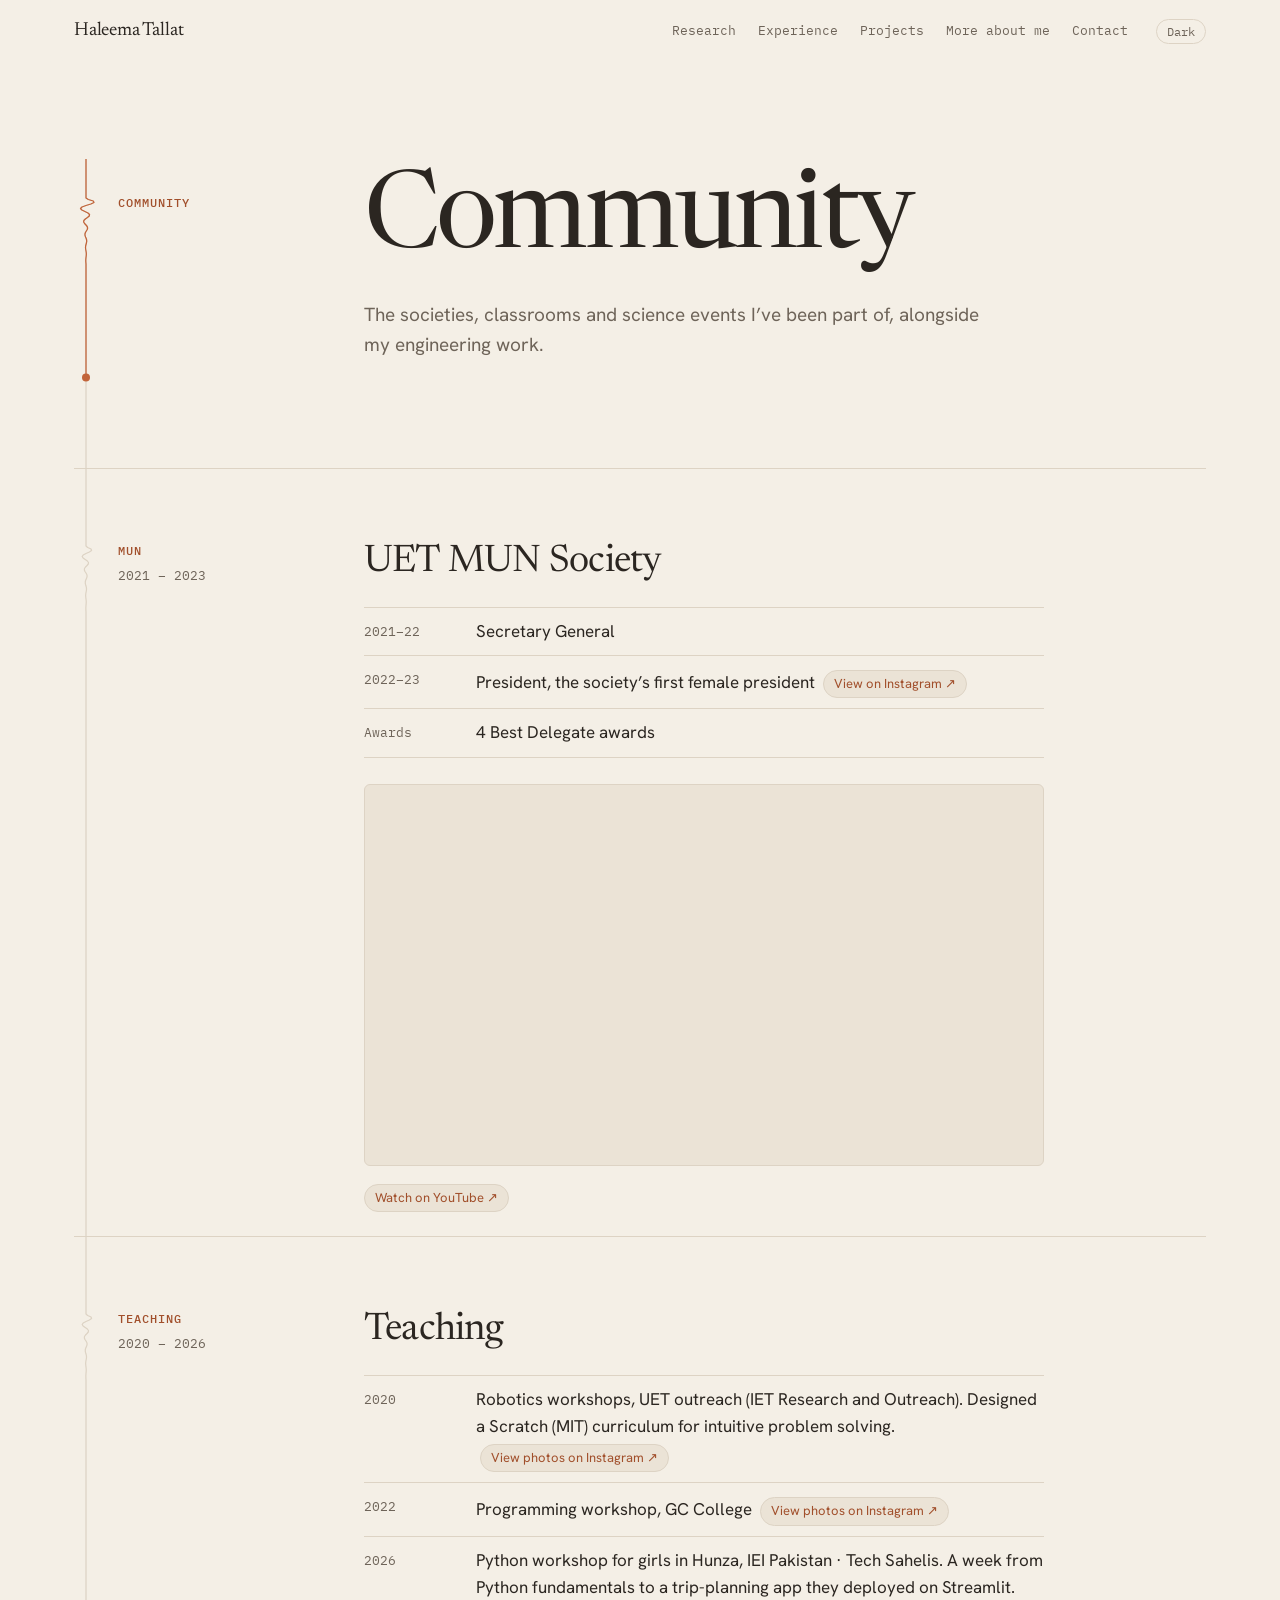
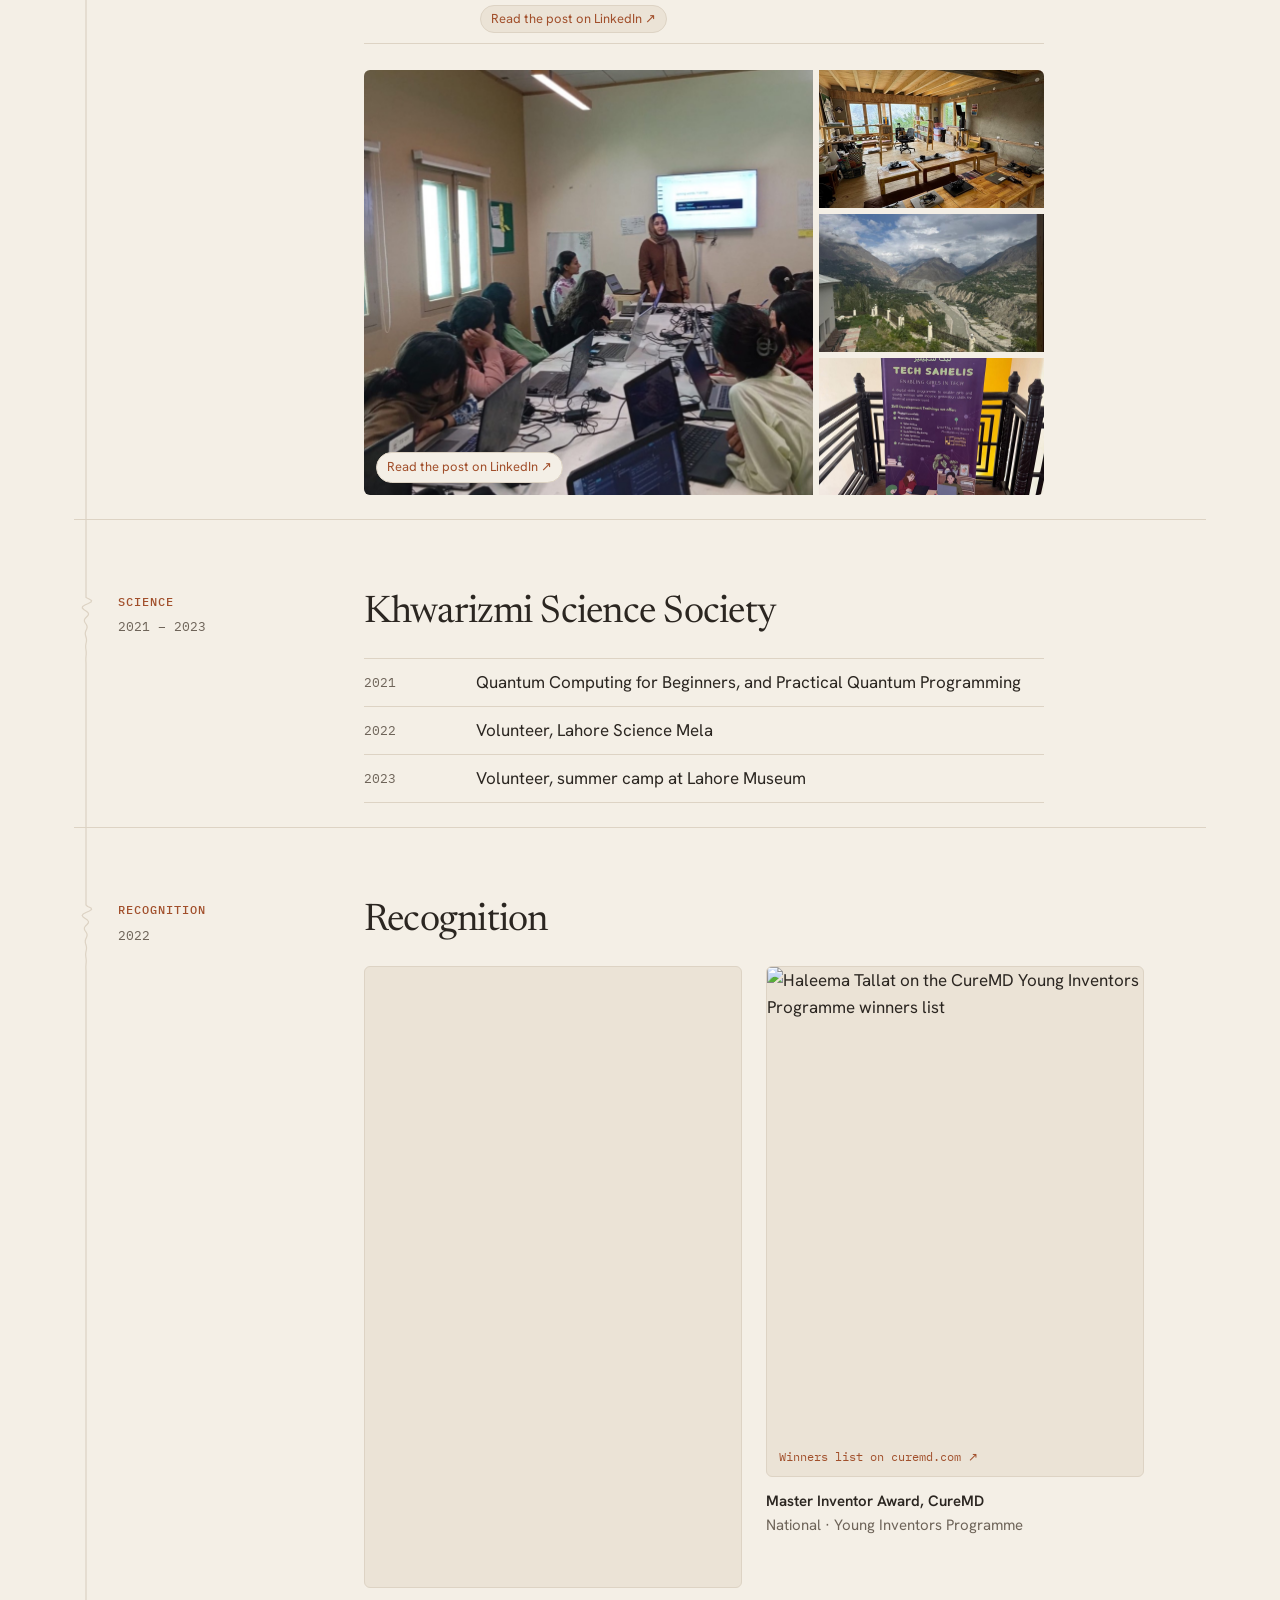
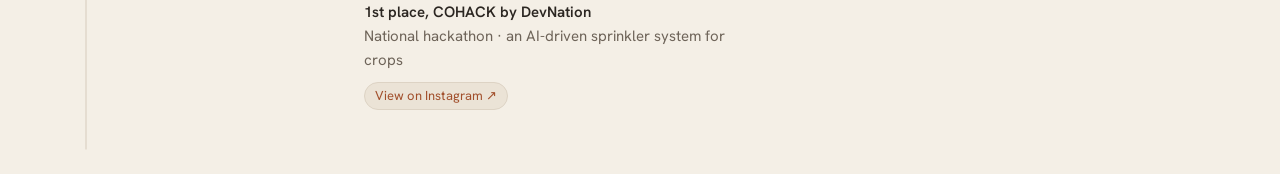
==== community.html @ c934cd68 "Add community page; light theme by default" ====
<!doctype html>
<html lang="en">
<head>
<meta charset="utf-8">
<meta name="viewport" content="width=device-width, initial-scale=1, viewport-fit=cover">
<title>Community — Haleema Tallat</title>
<meta name="description" content="Haleema Tallat: Model United Nations, teaching, science communities and recognition, 2020–2026.">
<meta name="author" content="Haleema Tallat">
<link rel="canonical" href="https://haleematallat.github.io/community.html">
<meta name="color-scheme" content="light dark">
<link rel="icon" href="favicon.svg" type="image/svg+xml">
<link rel="preload" href="fonts/newsreader-latin-opsz-normal.woff2" as="font" type="font/woff2" crossorigin>
<link rel="preload" href="fonts/hanken-grotesk-latin-wght-normal.woff2" as="font" type="font/woff2" crossorigin>
<link rel="stylesheet" href="styles.css">
<script>
  try { var t = localStorage.getItem('theme'); if (t) document.documentElement.dataset.theme = t; } catch (e) {}
</script>
</head>
<body class="community">
<header class="top">
  <a class="brand" href="index.html">Haleema Tallat</a>
  <nav aria-label="Sections">
    <a href="index.html#research">Research</a>
    <a href="index.html#log">Experience</a>
    <a href="index.html#projects">Projects</a>
    <a href="community.html" aria-current="page">More about me</a>
    <a href="index.html#contact">Contact</a>
  </nav>
  <button class="theme" type="button" aria-label="Switch colour theme"><span data-theme-label>Dark</span></button>
</header>

<main class="page" id="top">
  <svg class="trace" aria-hidden="true" focusable="false">
    <defs><clipPath id="trace-clip"><rect class="trace-clip" x="0" y="0" width="60" height="0"/></clipPath></defs>
    <path class="trace-base" d=""/>
    <path class="trace-live" d="" clip-path="url(#trace-clip)"/>
    <circle class="trace-dot" r="4" cx="0" cy="0"/>
  </svg>

  <section class="row hero" data-mark>
    <div class="margin"><p class="label">Community</p></div>
    <div class="body">
      <h1>Community</h1>
      <p class="lede">The societies, classrooms and science events I’ve been part of, alongside my engineering work.</p>
    </div>
  </section>

  <section class="section">
    <div class="row group" data-mark>
      <div class="margin"><p class="label">MUN</p><p class="date">2021 – 2023</p></div>
      <div class="body">
        <h2 class="section-title">UET MUN Society</h2>
        <dl class="milestones">
          <div><dt>2021–22</dt><dd>Secretary General</dd></div>
          <div><dt>2022–23</dt><dd>President, the society’s first female president <a class="chip" href="https://www.instagram.com/p/CslbMXLsN03/">View on Instagram ↗</a></dd></div>
          <div><dt>Awards</dt><dd>4 Best Delegate awards</dd></div>
        </dl>
        <div class="embed embed--video">
          <iframe src="https://www.youtube-nocookie.com/embed/sl1yOjWPb94?start=673" title="UET MUN, from 11:13" loading="lazy" allow="encrypted-media; picture-in-picture; fullscreen" referrerpolicy="strict-origin-when-cross-origin"></iframe>
        </div>
        <p class="chips"><a class="chip" href="https://youtu.be/sl1yOjWPb94?t=673">Watch on YouTube ↗</a></p>
      </div>
    </div>
  </section>

  <section class="section">
    <div class="row group" data-mark>
      <div class="margin"><p class="label">Teaching</p><p class="date">2020 – 2026</p></div>
      <div class="body">
        <h2 class="section-title">Teaching</h2>
        <dl class="milestones">
          <div><dt>2020</dt><dd>Robotics workshops, UET outreach (IET Research and Outreach). Designed a Scratch (MIT) curriculum for intuitive problem solving. <a class="chip" href="https://www.instagram.com/p/B7jGvGfnwhf/?img_index=4">View photos on Instagram ↗</a></dd></div>
          <div><dt>2022</dt><dd>Programming workshop, GC College <a class="chip" href="https://www.instagram.com/p/CcIQsUgN2sP/?img_index=10">View photos on Instagram ↗</a></dd></div>
          <div><dt>2026</dt><dd>Python workshop for girls in Hunza, IEI Pakistan · Tech Sahelis. A week from Python fundamentals to a trip-planning app they deployed on Streamlit. <a class="chip" href="https://lnkd.in/p/dfB5nnTq">Read the post on LinkedIn ↗</a></dd></div>
        </dl>
        <a class="gallery" href="https://lnkd.in/p/dfB5nnTq" aria-label="Photos from the Hunza workshop. Opens the LinkedIn post.">
          <img class="g-main" src="images/community/hunza-teaching.jpg" alt="Teaching Python at the front of a classroom of girls at laptops" loading="lazy">
          <img src="images/community/hunza-classroom.jpg" alt="Wooden classroom with laptops and a mountain view" loading="lazy">
          <img src="images/community/hunza-valley.jpg" alt="The Hunza valley" loading="lazy">
          <img src="images/community/hunza-banner.jpg" alt="Tech Sahelis banner at Digital Hub Hunza" loading="lazy">
          <span class="gallery-cta">Read the post on LinkedIn ↗</span>
        </a>
      </div>
    </div>
  </section>

  <section class="section">
    <div class="row group" data-mark>
      <div class="margin"><p class="label">Science</p><p class="date">2021 – 2023</p></div>
      <div class="body">
        <h2 class="section-title">Khwarizmi Science Society</h2>
        <dl class="milestones">
          <div><dt>2021</dt><dd>Quantum Computing for Beginners, and Practical Quantum Programming</dd></div>
          <div><dt>2022</dt><dd>Volunteer, Lahore Science Mela</dd></div>
          <div><dt>2023</dt><dd>Volunteer, summer camp at Lahore Museum</dd></div>
        </dl>
      </div>
    </div>
  </section>

  <section class="section">
    <div class="row group" data-mark>
      <div class="margin"><p class="label">Recognition</p><p class="date">2022</p></div>
      <div class="body">
        <h2 class="section-title">Recognition</h2>
        <div class="pair">
          <figure>
            <div class="embed embed--post">
              <iframe src="https://www.instagram.com/p/CaSAkEMIxsE/embed/captioned/" title="Instagram post: COHACK by DevNation" loading="lazy" height="620"></iframe>
            </div>
            <figcaption><strong>1st place, COHACK by DevNation</strong><br>National hackathon · an AI-driven sprinkler system for crops<br><a class="chip" href="https://www.instagram.com/p/CaSAkEMIxsE/">View on Instagram ↗</a></figcaption>
          </figure>
          <figure>
            <a class="preview" href="https://www.curemd.com/yip-winners-2022.asp">
              <img src="https://www.curemd.com/cmd/cmd-assets/images/yip-winners/master-inventor/haleema-tallat.jpg" alt="Haleema Tallat on the CureMD Young Inventors Programme winners list" loading="lazy">
              <span class="preview-src">Winners list on curemd.com ↗</span>
            </a>
            <figcaption><strong>Master Inventor Award, CureMD</strong><br>National · Young Inventors Programme</figcaption>
          </figure>
        </div>
      </div>
    </div>
  </section>
</main>

<script src="main.js" defer></script>
</body>
</html>
---- styles.css ----
/* ---------- fonts (self-hosted, SIL OFL) ---------- */
@font-face { font-family: "Newsreader"; font-style: normal; font-weight: 200 800; font-display: swap; src: url(fonts/newsreader-latin-opsz-normal.woff2) format("woff2"); }
@font-face { font-family: "Newsreader"; font-style: italic; font-weight: 200 800; font-display: swap; src: url(fonts/newsreader-latin-opsz-italic.woff2) format("woff2"); }
@font-face { font-family: "Hanken Grotesk"; font-style: normal; font-weight: 100 900; font-display: swap; src: url(fonts/hanken-grotesk-latin-wght-normal.woff2) format("woff2"); }
@font-face { font-family: "IBM Plex Mono"; font-style: normal; font-weight: 400; font-display: swap; src: url(fonts/ibm-plex-mono-latin-400-normal.woff2) format("woff2"); }
@font-face { font-family: "IBM Plex Mono"; font-style: normal; font-weight: 500; font-display: swap; src: url(fonts/ibm-plex-mono-latin-500-normal.woff2) format("woff2"); }

/* ---------- tokens ---------- */
:root {
  --paper: #ECEEE7;      /* drafting vellum */
  --panel: #E2E6DB;      /* instrument panel */
  --ink: #15201B;        /* green-black ink */
  --graphite: #525D56;   /* secondary text */
  --rule: #C9CFC2;       /* hairlines */
  --signal: #13A052;     /* trace, marks */
  --signal-ink: #0A6936; /* green text on paper */
  --fault: #A8412A;      /* broken state */

  --serif: "Newsreader", "Iowan Old Style", Georgia, serif;
  --sans: "Hanken Grotesk", system-ui, -apple-system, "Segoe UI", sans-serif;
  --mono: "IBM Plex Mono", ui-monospace, "SFMono-Regular", Menlo, monospace;

  --margin-col: 190px;
  --gap: 56px;
  --max: 1180px;
  --trace-x: 18px;
}
:root[data-theme="dark"] {
  --paper: #0F1512; --panel: #16201B; --ink: #E3E8DD; --graphite: #9BA79F;
  --rule: #28332D; --signal: #3AD27A; --signal-ink: #5EDF95; --fault: #E48466;
  color-scheme: dark;
}

/* ---------- base ---------- */
*, *::before, *::after { box-sizing: border-box; }
html { -webkit-text-size-adjust: 100%; scroll-behavior: smooth; scroll-padding-top: 72px; }
body {
  margin: 0; background: var(--paper); color: var(--ink);
  font: 400 17px/1.6 var(--sans);
  font-feature-settings: "ss01";
  -webkit-font-smoothing: antialiased;
  overflow-x: hidden;
}
h1, h2, h3, p, ul, ol, dl, dd, figure { margin: 0; }
ul, ol { padding: 0; list-style: none; }
a { color: inherit; text-decoration-thickness: 1px; text-underline-offset: 3px; }
a:hover { color: var(--signal-ink); }
:focus-visible { outline: 2px solid var(--signal-ink); outline-offset: 3px; border-radius: 2px; }
::selection { background: var(--signal); color: var(--paper); }
.dim { color: var(--graphite); }
.visually-hidden { position: absolute; width: 1px; height: 1px; overflow: hidden; clip: rect(0 0 0 0); white-space: nowrap; }
.skip { position: absolute; left: 16px; top: -40px; background: var(--ink); color: var(--paper); padding: 6px 10px; z-index: 20; }
.skip:focus { top: 8px; }

.label, .meta, .date, .readout, .stack, .top nav, .theme, .copy,
.switch button, .gauge-caption, .checks dt, figcaption, .flow, .toolkit dt, .foot, .at {
  font-family: var(--mono);
}
.label {
  font-size: 12px; letter-spacing: .08em; text-transform: uppercase; font-weight: 500;
  color: var(--signal-ink);
}
.meta, .date { font-size: 13px; line-height: 1.5; color: var(--graphite); margin-top: 8px; }
.meta span { display: block; }
.date span { display: block; }

/* ---------- header ---------- */
.top {
  position: sticky; top: env(safe-area-inset-top, 0px); z-index: 10;
  display: flex; align-items: center; gap: 28px;
  max-width: var(--max); margin: 0 auto; padding: 16px 24px;
  background: color-mix(in srgb, var(--paper) 88%, transparent);
  backdrop-filter: blur(6px); -webkit-backdrop-filter: blur(6px);
  border-bottom: 1px solid transparent;
}
.top.scrolled { border-bottom-color: var(--rule); }
.brand { font-family: var(--serif); font-size: 19px; text-decoration: none; letter-spacing: -.01em; }
.top nav { display: flex; gap: 22px; margin-left: auto; font-size: 13px; }
.top nav a { text-decoration: none; color: var(--graphite); }
.top nav a:hover, .top nav a[aria-current="true"] { color: var(--ink); }
.theme {
  font-size: 12px; background: none; border: 1px solid var(--rule); color: var(--graphite);
  padding: 4px 10px; border-radius: 999px; cursor: pointer;
}
.theme:hover { color: var(--ink); border-color: var(--graphite); }

/* ---------- page grid ---------- */
.page { position: relative; max-width: var(--max); margin: 0 auto; padding: 0 24px 40px; }
.row {
  display: grid; grid-template-columns: var(--margin-col) minmax(0, 1fr);
  column-gap: var(--gap); padding-left: 44px;
}
.body { max-width: 780px; }

/* ---------- trace (signature) ---------- */
.trace { position: absolute; left: 24px; top: 0; width: 60px; height: 100%; overflow: visible; pointer-events: none; }
.trace path { fill: none; stroke-width: 1.25; stroke-linejoin: round; }
.trace-base { stroke: var(--rule); }
.trace-live { stroke: var(--signal); stroke-width: 1.5; }
.trace-dot { fill: var(--signal); }
:root[data-theme="dark"] .trace-dot { filter: drop-shadow(0 0 4px var(--signal)); }

/* ---------- hero ---------- */
.hero { padding-top: clamp(64px, 12vh, 140px); padding-bottom: clamp(72px, 12vh, 132px); }
.hero .margin { padding-top: 22px; }
h1, h2, h3 { text-wrap: balance; }
h1 {
  font-family: var(--serif); font-weight: 400; font-optical-sizing: auto;
  font-size: clamp(52px, 8.4vw, 112px); line-height: .95; letter-spacing: -.035em;
}
.claim {
  font-family: var(--serif); font-weight: 400; font-style: italic;
  font-size: clamp(26px, 3.3vw, 40px); line-height: 1.15; letter-spacing: -.015em;
  margin-top: 22px; max-width: 24ch;
}
.lede { font-size: 19px; line-height: 1.6; color: var(--graphite); max-width: 58ch; margin-top: 26px; }
.links { display: flex; flex-wrap: wrap; align-items: center; gap: 12px 26px; margin-top: 36px; font-size: 16px; }
.links a:not(.btn) { text-decoration: underline; text-decoration-color: var(--rule); }
.links a:not(.btn):hover { text-decoration-color: currentColor; }
.btn {
  display: inline-block; text-decoration: none; background: var(--ink); color: var(--paper);
  padding: 11px 18px; border-radius: 3px; font-weight: 500;
}
.btn:hover { color: var(--paper); background: var(--signal-ink); }

/* ---------- sections ---------- */
.section { border-top: 1px solid var(--rule); padding: 72px 0 24px; }
.section-head { margin-bottom: 40px; }
.section-title {
  font-family: var(--serif); font-weight: 400; font-size: clamp(28px, 3vw, 38px);
  line-height: 1.15; letter-spacing: -.02em; max-width: 24ch;
}

/* ---------- cases ---------- */
.case { padding-top: 40px; padding-bottom: 48px; }
.case + .case .body { border-top: 1px solid var(--rule); padding-top: 40px; }
.case + .case .margin { padding-top: 41px; }
.case h3 {
  font-family: var(--serif); font-weight: 500; font-size: clamp(24px, 2.4vw, 30px);
  line-height: 1.2; letter-spacing: -.015em; max-width: 30ch; margin-bottom: 18px;
}
.case p { max-width: 62ch; }
.case p + p { margin-top: 14px; }
.stack { font-size: 12.5px; color: var(--graphite); margin-top: 22px; letter-spacing: .01em; }

.split { display: grid; grid-template-columns: minmax(0, 1fr) 190px; gap: 40px; align-items: start; }
.readouts { display: grid; gap: 18px; border-left: 1px solid var(--rule); padding-left: 20px; }
.readouts dt { font-family: var(--serif); font-size: 30px; line-height: 1; letter-spacing: -.02em; font-variant-numeric: tabular-nums lining-nums; }
.readouts dd { font-family: var(--mono); font-size: 12px; color: var(--graphite); margin-top: 6px; line-height: 1.4; }

/* feature: evaluation instrument */
.case--feature h3 { font-size: clamp(28px, 3.2vw, 42px); max-width: 22ch; font-weight: 400; }
.instrument {
  margin-top: 32px; background: var(--panel); border: 1px solid var(--rule); border-radius: 6px;
  padding: 22px 24px 20px;
}
.instrument-head { display: flex; flex-wrap: wrap; gap: 12px; align-items: center; justify-content: space-between; }
.switch { display: inline-flex; border: 1px solid var(--rule); border-radius: 999px; padding: 3px; background: var(--paper); }
.switch button {
  font-size: 12.5px; border: 0; background: none; color: var(--graphite); cursor: pointer;
  padding: 6px 14px; border-radius: 999px;
}
.switch button[aria-pressed="true"] { background: var(--ink); color: var(--paper); }
.gauge { margin-top: 18px; }
.gauge-value {
  font-family: var(--serif); font-weight: 400; font-size: clamp(64px, 9vw, 104px); line-height: 1;
  letter-spacing: -.03em; font-variant-numeric: tabular-nums lining-nums; color: var(--fault);
  transition: color .3s;
}
.gauge-value small { font-size: .4em; margin-left: 4px; letter-spacing: 0; }
.gauge-caption { font-size: 12.5px; color: var(--graphite); margin-top: 8px; }
.scale { position: relative; height: 34px; margin-top: 18px; }
.scale::before { content: ""; position: absolute; left: 0; right: 0; top: 6px; height: 1px; background: var(--rule); }
.scale-fill {
  position: absolute; left: 0; top: 3px; height: 7px; width: 46.7%;
  background: var(--fault); border-radius: 1px; transition: width .6s cubic-bezier(.2,.7,.2,1), background .3s;
}
.scale span { position: absolute; top: 16px; transform: translateX(-50%); font-family: var(--mono); font-size: 11px; color: var(--graphite); }
.scale span:first-of-type { transform: none; }
.scale span:last-of-type { transform: translateX(-100%); }
.checks { margin-top: 10px; border-top: 1px solid var(--rule); }
.checks > div { display: grid; grid-template-columns: 200px 1fr; gap: 16px; padding: 10px 0; border-bottom: 1px solid var(--rule); font-size: 15px; }
.checks dt { font-size: 12.5px; color: var(--graphite); padding-top: 2px; }
.checks .c { display: none; }
.checks .r::before, .checks .c::before { font-family: var(--mono); margin-right: 10px; }
.checks .r::before { content: "✕"; color: var(--fault); }
.checks .c::before { content: "✓"; color: var(--signal-ink); }
.instrument[data-protocol="corrected"] .r { display: none; }
.instrument[data-protocol="corrected"] .c { display: inline; }
.instrument[data-protocol="corrected"] .gauge-value { color: var(--signal-ink); }
.instrument[data-protocol="corrected"] .scale-fill { width: 89.7%; background: var(--signal); }
.instrument figcaption { font-size: 12px; margin-top: 14px; }

/* flow diagram */
.flow { margin-top: 28px; }
.flow ol { display: flex; flex-wrap: wrap; align-items: center; row-gap: 12px; font-size: 12.5px; }
.flow .node { display: inline-block; border: 1px solid var(--ink); padding: 7px 11px; border-radius: 3px; background: var(--paper); white-space: nowrap; }
.flow .edge { flex: 1 1 40px; min-width: 64px; position: relative; text-align: center; color: var(--graphite); font-size: 11px; padding: 0 6px 12px; }
.flow .edge::after { content: ""; position: absolute; left: 4px; right: 4px; bottom: 5px; height: 1px; background: var(--graphite); }
.flow .edge::before { content: ""; position: absolute; right: 3px; bottom: 2px; border: 4px solid transparent; border-left: 6px solid var(--graphite); border-right: 0; }
.flow figcaption { margin-top: 14px; font-size: 12.5px; color: var(--graphite); }
.tag { color: var(--fault); border: 1px solid currentColor; border-radius: 3px; padding: 1px 6px; margin-right: 8px; }

/* ---------- research ---------- */
.lede + .lede { margin-top: 16px; }
.prose { max-width: 62ch; margin-top: 22px; }
.research-list { margin-top: 28px; }
.research-list a { text-decoration-color: var(--rule); }
.research-list a:hover { text-decoration-color: currentColor; }
.h-link { text-decoration: none; }
.h-link:hover { text-decoration: underline; text-decoration-thickness: 1px; }
.stack a { color: var(--signal-ink); }

/* ---------- agent pull quote ---------- */
.pull { margin: 26px 0 22px; padding: 4px 0 4px 22px; border-left: 2px solid var(--signal); max-width: 56ch; }
.pull p { font-family: var(--serif); font-style: italic; font-size: clamp(21px, 2vw, 25px); line-height: 1.3; letter-spacing: -.01em; }
.pull footer { font-family: var(--mono); font-size: 12px; margin-top: 10px; }
.pull footer a { color: var(--graphite); }

/* ---------- talks ---------- */
.talks > li { padding-top: 26px; padding-bottom: 26px; }
.talks > li .body { border-top: 1px solid var(--rule); padding-top: 26px; }
.talks > li .margin { padding-top: 26px; }
.talks .date { margin-top: 0; color: var(--ink); }
.talk { display: grid; grid-template-columns: 220px minmax(0, 1fr); gap: 28px; align-items: start; }
.thumb {
  position: relative; display: block; aspect-ratio: 16 / 9; max-width: 100%; overflow: hidden;
  background: var(--panel); border: 1px solid var(--rule); border-radius: 4px; text-decoration: none;
}
.thumb-text { position: absolute; left: 12px; top: 10px; font-family: var(--serif); font-size: 22px; line-height: 1.05; letter-spacing: -.01em; color: var(--graphite); }
.thumb img { position: relative; width: 100%; height: 100%; object-fit: cover; display: block; filter: saturate(.85); transition: filter .2s; }
.thumb:hover img { filter: none; }
.play {
  position: absolute; left: 10px; bottom: 10px; font-family: var(--mono); font-size: 11.5px;
  background: var(--ink); color: var(--paper); padding: 3px 8px; border-radius: 3px;
}
.talk h3 { font-family: var(--serif); font-weight: 500; font-size: 23px; line-height: 1.25; letter-spacing: -.01em; }
.talk p { color: var(--graphite); font-size: 16px; margin-top: 8px; max-width: 60ch; }
.watch { display: inline-block; margin-top: 12px; font-size: 15px; color: var(--signal-ink); }

/* ---------- log ---------- */
.log > li { padding-top: 22px; padding-bottom: 22px; }
.log > li .body { border-top: 1px solid var(--rule); padding-top: 22px; }
.log > li .margin { padding-top: 22px; }
.log .date { margin-top: 0; color: var(--ink); }
.log h3 { font-size: 18px; font-weight: 600; line-height: 1.35; }
.log .at { display: block; font-size: 12.5px; font-weight: 400; color: var(--graphite); margin-top: 4px; }
.log p { margin-top: 10px; color: var(--graphite); max-width: 62ch; font-size: 16px; }

/* ---------- experience: job header with its work beneath ---------- */
.job-head { padding-top: 28px; padding-bottom: 6px; }
.job-head .body { border-top: 1px solid var(--rule); padding-top: 28px; }
.job-head .margin { padding-top: 28px; }
.job-head .date { margin-top: 0; color: var(--ink); }
.job-head h3 { font-size: 20px; font-weight: 600; line-height: 1.35; }
.job-head .at { display: block; font-size: 12.5px; font-weight: 400; color: var(--graphite); margin-top: 4px; }
.job-head p { margin-top: 10px; color: var(--graphite); max-width: 62ch; font-size: 16px; }
.job-head p + p { margin-top: 12px; }
.job .case { padding-top: 18px; padding-bottom: 22px; }
.job .case .body { border-left: 2px solid var(--rule); padding-left: 24px; }
.job .case + .case .body { border-top: 0; padding-top: 0; }
.job .case + .case .margin { padding-top: 0; }
.job .case h3 { font-size: clamp(20px, 2vw, 24px); margin-bottom: 14px; }
.job .case--feature h3 { font-size: clamp(24px, 2.6vw, 32px); }
.job:last-child { padding-bottom: 24px; }

/* ---------- also ---------- */
.columns { display: grid; grid-template-columns: 1fr 1fr; gap: 48px; }
.small-h { font-family: var(--mono); font-size: 12px; letter-spacing: .08em; text-transform: uppercase; font-weight: 500; color: var(--graphite); margin-bottom: 16px; }
.plain li { font-size: 16px; padding: 12px 0; border-top: 1px solid var(--rule); }
.plain li:last-child { border-bottom: 1px solid var(--rule); }
.plain strong { font-weight: 600; }
.toolkit { margin-top: 0; }
.small-h--gap { margin-top: 44px; }
.columns { margin-top: 36px; }
.toolkit > div { display: grid; grid-template-columns: 200px 1fr; gap: 16px; padding: 10px 0; border-top: 1px solid var(--rule); font-size: 16px; }
.toolkit > div:last-child { border-bottom: 1px solid var(--rule); }
.toolkit dt { font-size: 12.5px; color: var(--graphite); padding-top: 3px; }

/* ---------- contact ---------- */
.contact { padding-bottom: 80px; }
.contact .claim { font-style: normal; font-size: clamp(34px, 4.4vw, 56px); max-width: 22ch; margin-top: 0; letter-spacing: -.025em; }
.email-row { display: flex; flex-wrap: wrap; gap: 12px; align-items: center; margin-top: 32px; }
.btn--big { font-size: 18px; padding: 14px 22px; }
.btn--line { background: none; color: var(--ink); border: 1px solid var(--ink); }
.btn--line:hover { background: var(--ink); color: var(--paper); }
.copy { font-size: 13px; background: none; border: 1px solid var(--rule); color: var(--graphite); border-radius: 3px; padding: 12px 14px; cursor: pointer; }
.copy:hover { color: var(--ink); border-color: var(--graphite); }
.links--quiet { margin-top: 24px; font-size: 15px; }

/* ---------- footer ---------- */
.foot { max-width: var(--max); margin: 0 auto; padding: 28px 24px 40px; border-top: 1px solid var(--rule); font-size: 12px; display: flex; flex-wrap: wrap; justify-content: space-between; gap: 8px; }

/* ---------- responsive ---------- */
@media (max-width: 980px) {
  :root { --margin-col: 150px; --gap: 32px; }
  .split { grid-template-columns: 1fr; gap: 24px; }
  .readouts { border-left: 0; padding-left: 0; grid-template-columns: repeat(auto-fit, minmax(140px, 1fr)); border-top: 1px solid var(--rule); padding-top: 18px; }
}
@media (max-width: 760px) {
  html { scroll-padding-top: 86px; }
  .page { padding: 0 16px 24px; }
  .top { padding: 10px 16px 8px; gap: 10px; flex-wrap: wrap; }
  .top nav {
    order: 3; width: 100%; margin-left: 0; gap: 0;
    justify-content: space-between; font-size: 12px;
  }
  .brand { font-size: 17px; margin-right: auto; }
  .trace { display: none; }
  .row { display: block; padding-left: 0; }
  .margin { display: flex; flex-wrap: wrap; align-items: baseline; gap: 4px 14px; margin-bottom: 14px; }
  .meta span { display: inline; }
  .meta span + span::before { content: "· "; }
  .date span { display: inline; }
  .margin .meta, .margin .date { margin-top: 0; }
  .hero .margin { padding-top: 0; margin-bottom: 28px; }
  .case + .case .margin, .log > li .margin { padding-top: 0; }
  .case + .case .body { border-top: 0; padding-top: 0; }
  .case + .case { border-top: 1px solid var(--rule); }
  .log > li { border-top: 1px solid var(--rule); }
  .log > li .body { border-top: 0; padding-top: 0; }
  .job-head { border-top: 1px solid var(--rule); }
  .job-head .margin { padding-top: 0; }
  .job-head .body { border-top: 0; padding-top: 0; }
  .job .case { border-top: 0; }
  .job .case .body { padding-left: 16px; }
  .talks > li { border-top: 1px solid var(--rule); }
  .talks > li .margin { padding-top: 0; }
  .talks > li .body { border-top: 0; padding-top: 0; }
  .talk { grid-template-columns: 1fr; gap: 16px; }
  .section { padding-top: 56px; }
  .columns { grid-template-columns: 1fr; gap: 28px; }
  .checks > div, .toolkit > div { grid-template-columns: 1fr; gap: 2px; }
  .instrument { padding: 18px 16px; }
  .lede { font-size: 17px; }
  .btn--big { font-size: 15px; word-break: break-all; }
}
@media (max-width: 380px) {
  .top nav { font-size: 11px; }
}
@media (prefers-reduced-motion: reduce) {
  html { scroll-behavior: auto; }
  .scale-fill, .gauge-value { transition: none; }
}
@media print {
  .top, .trace, .theme, .copy, .switch { display: none; }
  body { background: #fff; color: #000; }
}

/* ---------- about: photos ---------- */
.photos { display: grid; grid-template-columns: repeat(auto-fill, minmax(240px, 1fr)); gap: 16px; margin-top: 26px; max-width: 780px; }
.photos img, .photos .ph { display: block; width: 100%; aspect-ratio: 4 / 3; object-fit: cover; border: 1px solid var(--rule); border-radius: 4px; background: var(--panel); }
.photos .ph { display: grid; place-items: center; font-family: var(--mono); font-size: 12px; color: var(--graphite); }
.photos figcaption { font-family: var(--mono); font-size: 12px; color: var(--graphite); margin-top: 8px; }

/* ---------- community page: warm paper palette, light only ---------- */
body.community {
  --paper: #F4EFE6; --panel: #EBE3D6; --ink: #2B2621; --graphite: #6E6459;
  --rule: #DDD3C4; --signal: #C2643A; --signal-ink: #A14F2B; --fault: #A8412A;
  background: var(--paper); color: var(--ink);
}
body.community .top { background: color-mix(in srgb, var(--paper) 92%, transparent); }
.group .margin .date { margin-top: 6px; }
.milestones { margin-top: 22px; max-width: 680px; }
.milestones > div { display: grid; grid-template-columns: 96px 1fr; gap: 16px; padding: 10px 0; border-top: 1px solid var(--rule); }
.milestones > div:last-child { border-bottom: 1px solid var(--rule); }
.milestones dt { font-family: var(--mono); font-size: 12.5px; color: var(--graphite); padding-top: 3px; }
.milestones dd { margin: 0; }
.embed { margin-top: 26px; border: 1px solid var(--rule); border-radius: 6px; overflow: hidden; background: var(--panel); }
.embed iframe { display: block; width: 100%; border: 0; }
.embed--video { max-width: 680px; aspect-ratio: 16 / 9; }
.embed--video iframe { height: 100%; }
.embed--post { max-width: 420px; }
.pair { display: grid; grid-template-columns: repeat(auto-fit, minmax(260px, 1fr)); gap: 24px; margin-top: 22px; max-width: 860px; }
.pair figure .embed { margin-top: 0; }
.pair figcaption { margin-top: 12px; font-family: var(--sans); font-size: 15px; color: var(--graphite); }
.pair figcaption strong { color: var(--ink); font-weight: 600; }
.preview { display: block; border: 1px solid var(--rule); border-radius: 6px; overflow: hidden; background: var(--panel); text-decoration: none; }
.preview img { display: block; width: 100%; aspect-ratio: 4 / 5; object-fit: cover; object-position: top; }
.preview-src { display: block; padding: 10px 12px; font-family: var(--mono); font-size: 12px; color: var(--signal-ink); }
@media (max-width: 760px) { .milestones > div { grid-template-columns: 72px 1fr; } }

:root[data-theme="dark"] body.community { --paper: #1C1814; --panel: #26201B; --ink: #EEE6DA; --graphite: #A99E91; --rule: #3A3129; --signal: #E0895A; --signal-ink: #F2A578; --fault: #E48466; }
.chips { margin-top: 14px; }
.chip {
  display: inline-block; margin: 4px 6px 0 0; padding: 4px 10px; border: 1px solid var(--rule); border-radius: 999px;
  font-family: var(--sans); font-size: 13px; line-height: 1.4; color: var(--signal-ink); background: var(--panel);
  text-decoration: none; white-space: nowrap; vertical-align: baseline;
}
.chip:hover, .chip:focus-visible { border-color: var(--signal); color: var(--ink); }
.milestones dd .chip { margin-left: 4px; }
.pair figcaption .chip { margin-top: 10px; }

.gallery { position: relative; display: grid; grid-template-columns: 2fr 1fr; grid-template-rows: repeat(3, minmax(0, 1fr)); gap: 6px;
  max-width: 680px; aspect-ratio: 16 / 10; margin-top: 26px; border-radius: 6px; overflow: hidden; text-decoration: none; }
.gallery img { display: block; width: 100%; height: 100%; min-height: 0; object-fit: cover; }
.gallery .g-main { grid-row: 1 / 4; }
.gallery-cta { position: absolute; left: 12px; bottom: 12px; padding: 4px 10px; border: 1px solid var(--rule); border-radius: 999px;
  background: var(--paper); color: var(--signal-ink); font-family: var(--sans); font-size: 13px; }
.gallery:hover .gallery-cta, .gallery:focus-visible .gallery-cta { border-color: var(--signal); color: var(--ink); }
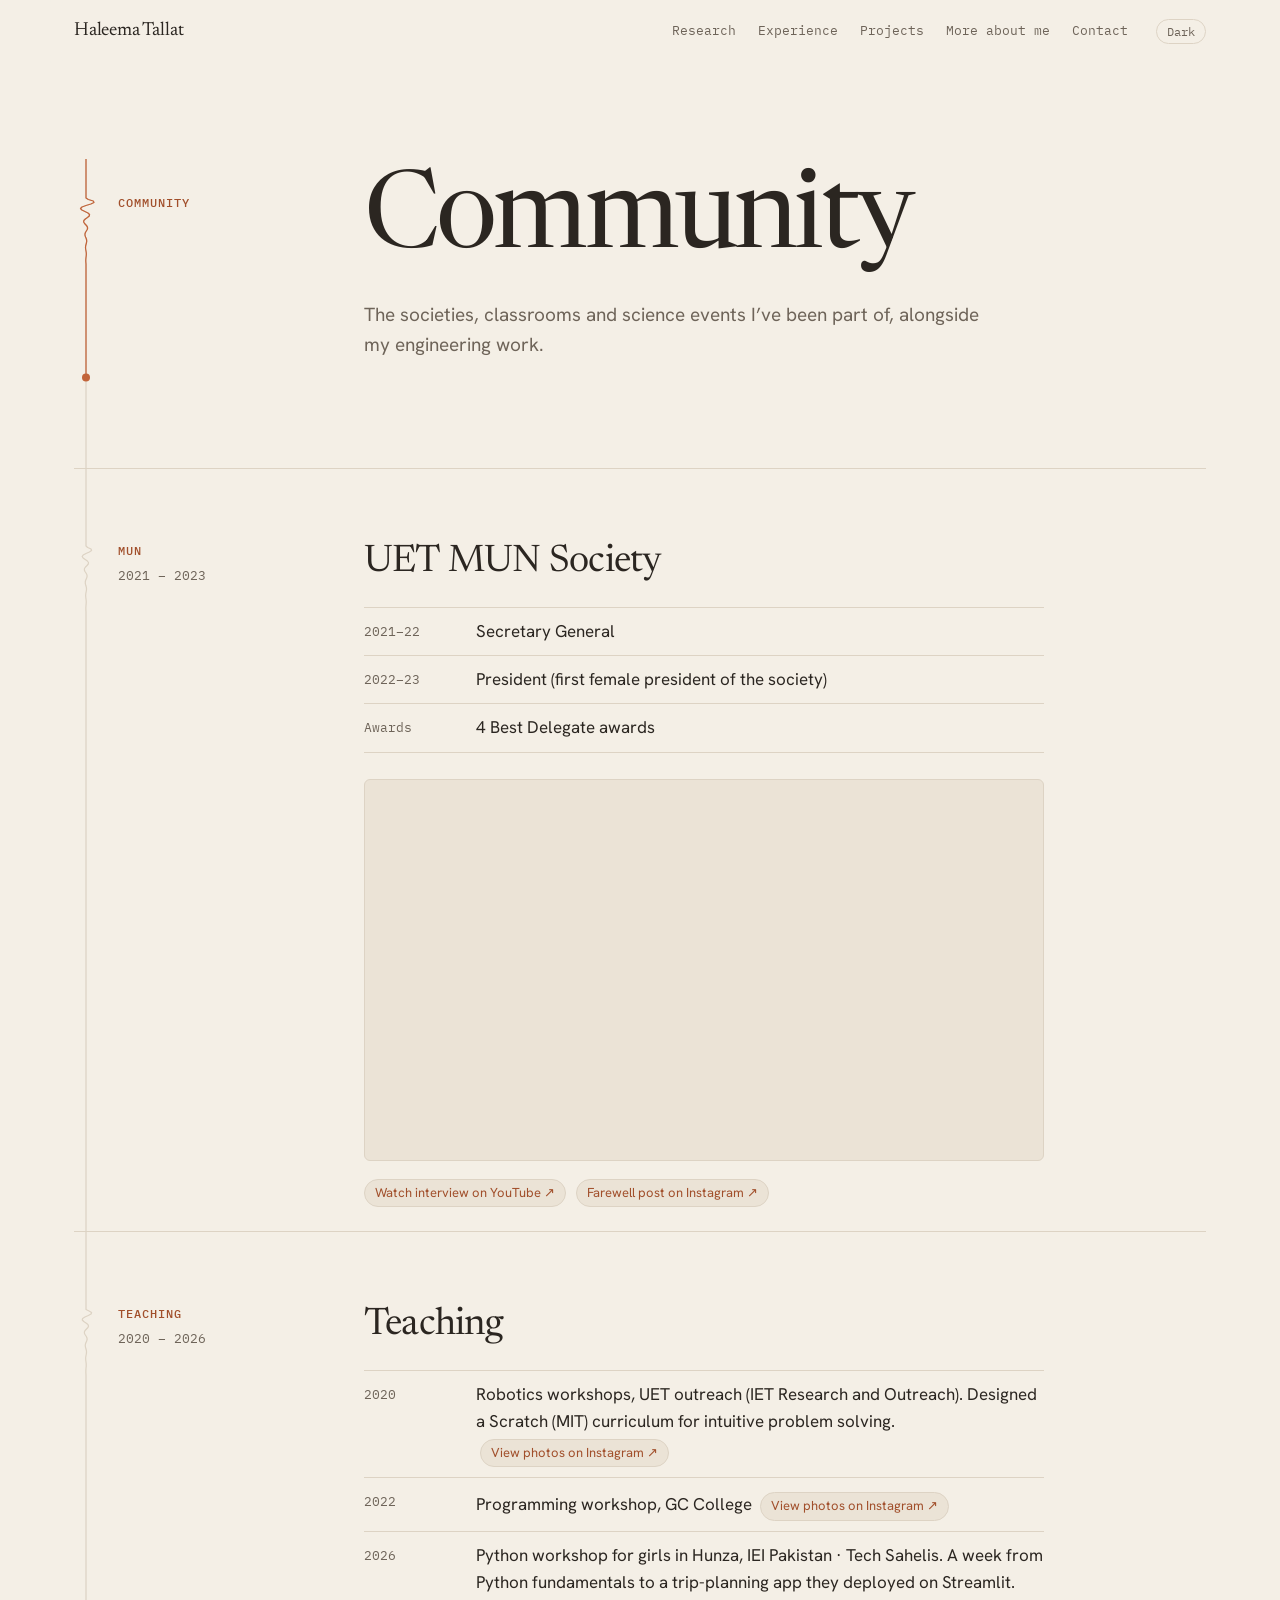
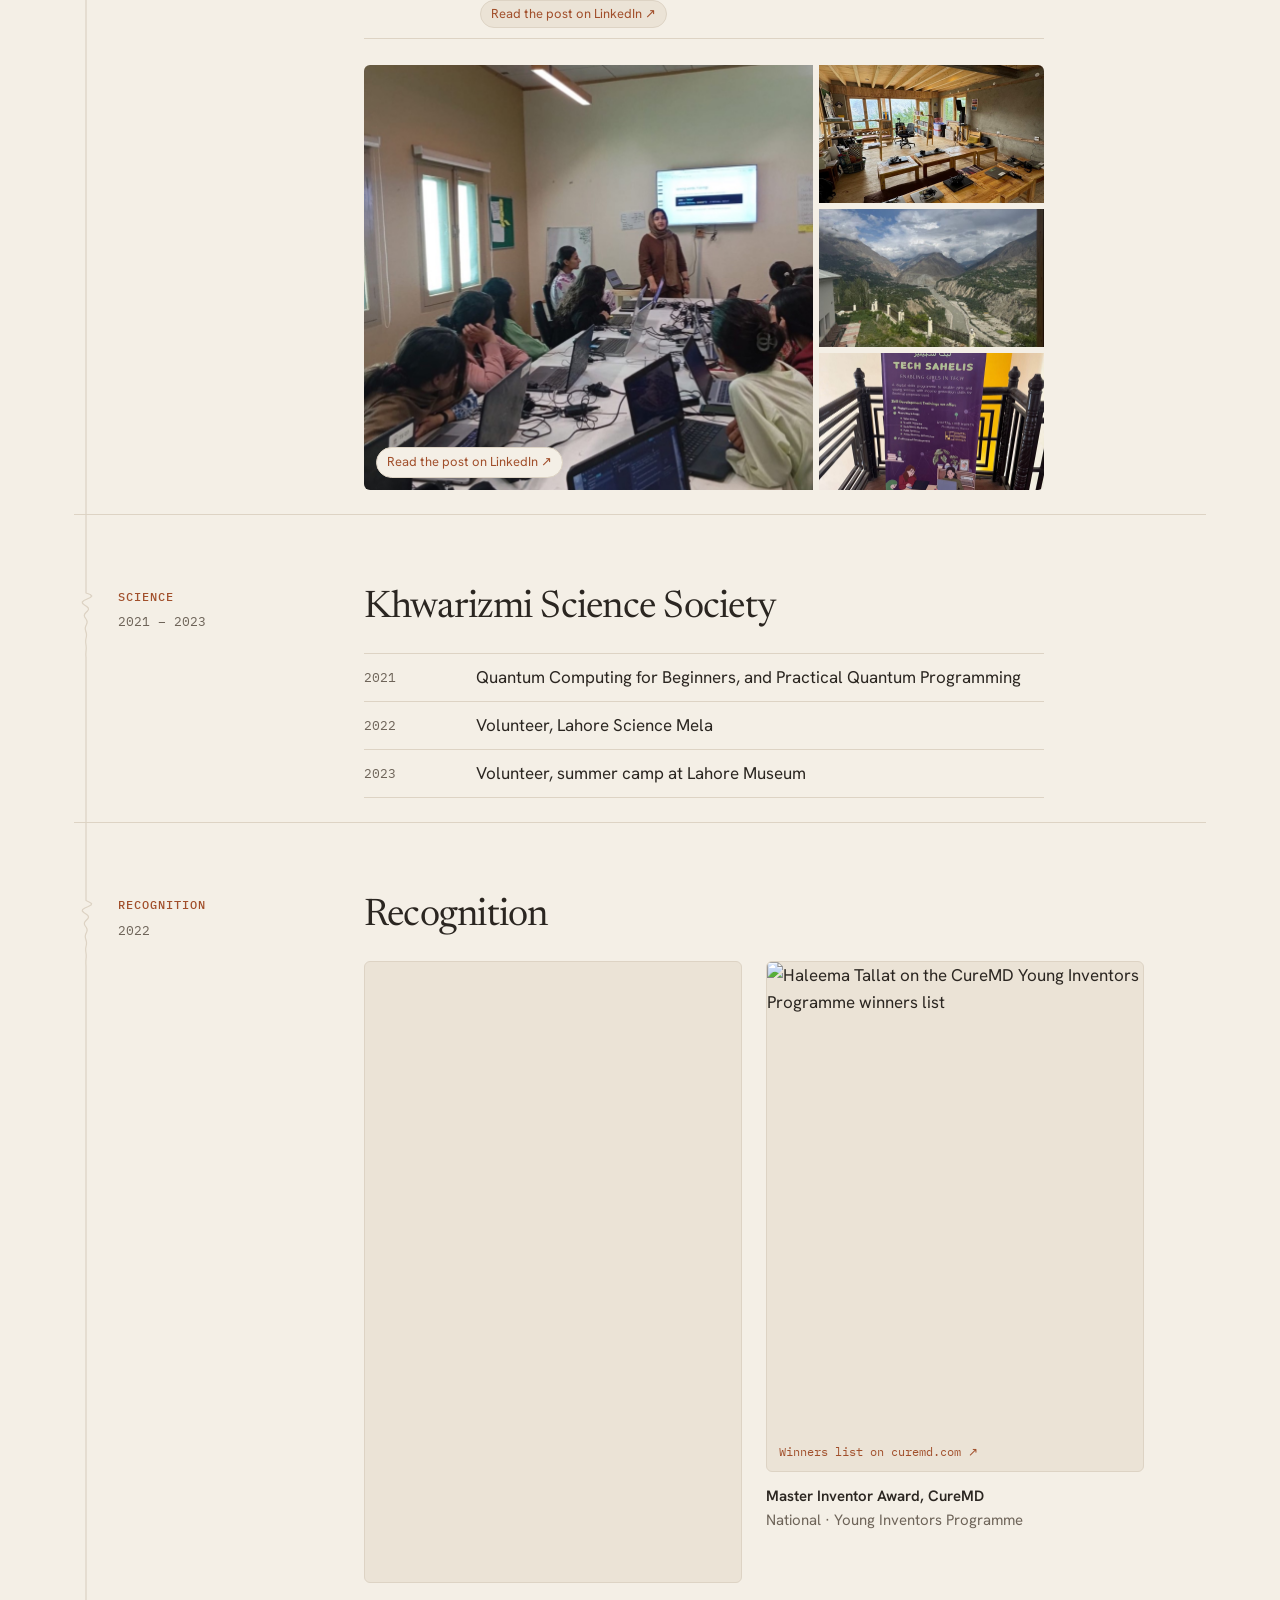
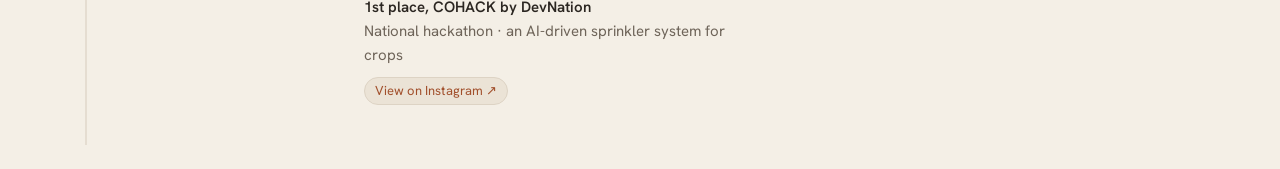
==== commit 62be52e3: "Reword MUN president line and links" ====
--- a/community.html
+++ b/community.html
@@ -52,13 +52,13 @@
         <h2 class="section-title">UET MUN Society</h2>
         <dl class="milestones">
           <div><dt>2021–22</dt><dd>Secretary General</dd></div>
-          <div><dt>2022–23</dt><dd>President, the society’s first female president <a class="chip" href="https://www.instagram.com/p/CslbMXLsN03/">View on Instagram ↗</a></dd></div>
+          <div><dt>2022–23</dt><dd>President (first female president of the society)</dd></div>
           <div><dt>Awards</dt><dd>4 Best Delegate awards</dd></div>
         </dl>
         <div class="embed embed--video">
           <iframe src="https://www.youtube-nocookie.com/embed/sl1yOjWPb94?start=673" title="UET MUN, from 11:13" loading="lazy" allow="encrypted-media; picture-in-picture; fullscreen" referrerpolicy="strict-origin-when-cross-origin"></iframe>
         </div>
-        <p class="chips"><a class="chip" href="https://youtu.be/sl1yOjWPb94?t=673">Watch on YouTube ↗</a></p>
+        <p class="chips"><a class="chip" href="https://youtu.be/sl1yOjWPb94?t=673">Watch interview on YouTube ↗</a> <a class="chip" href="https://www.instagram.com/p/CslbMXLsN03/">Farewell post on Instagram ↗</a></p>
       </div>
     </div>
   </section>
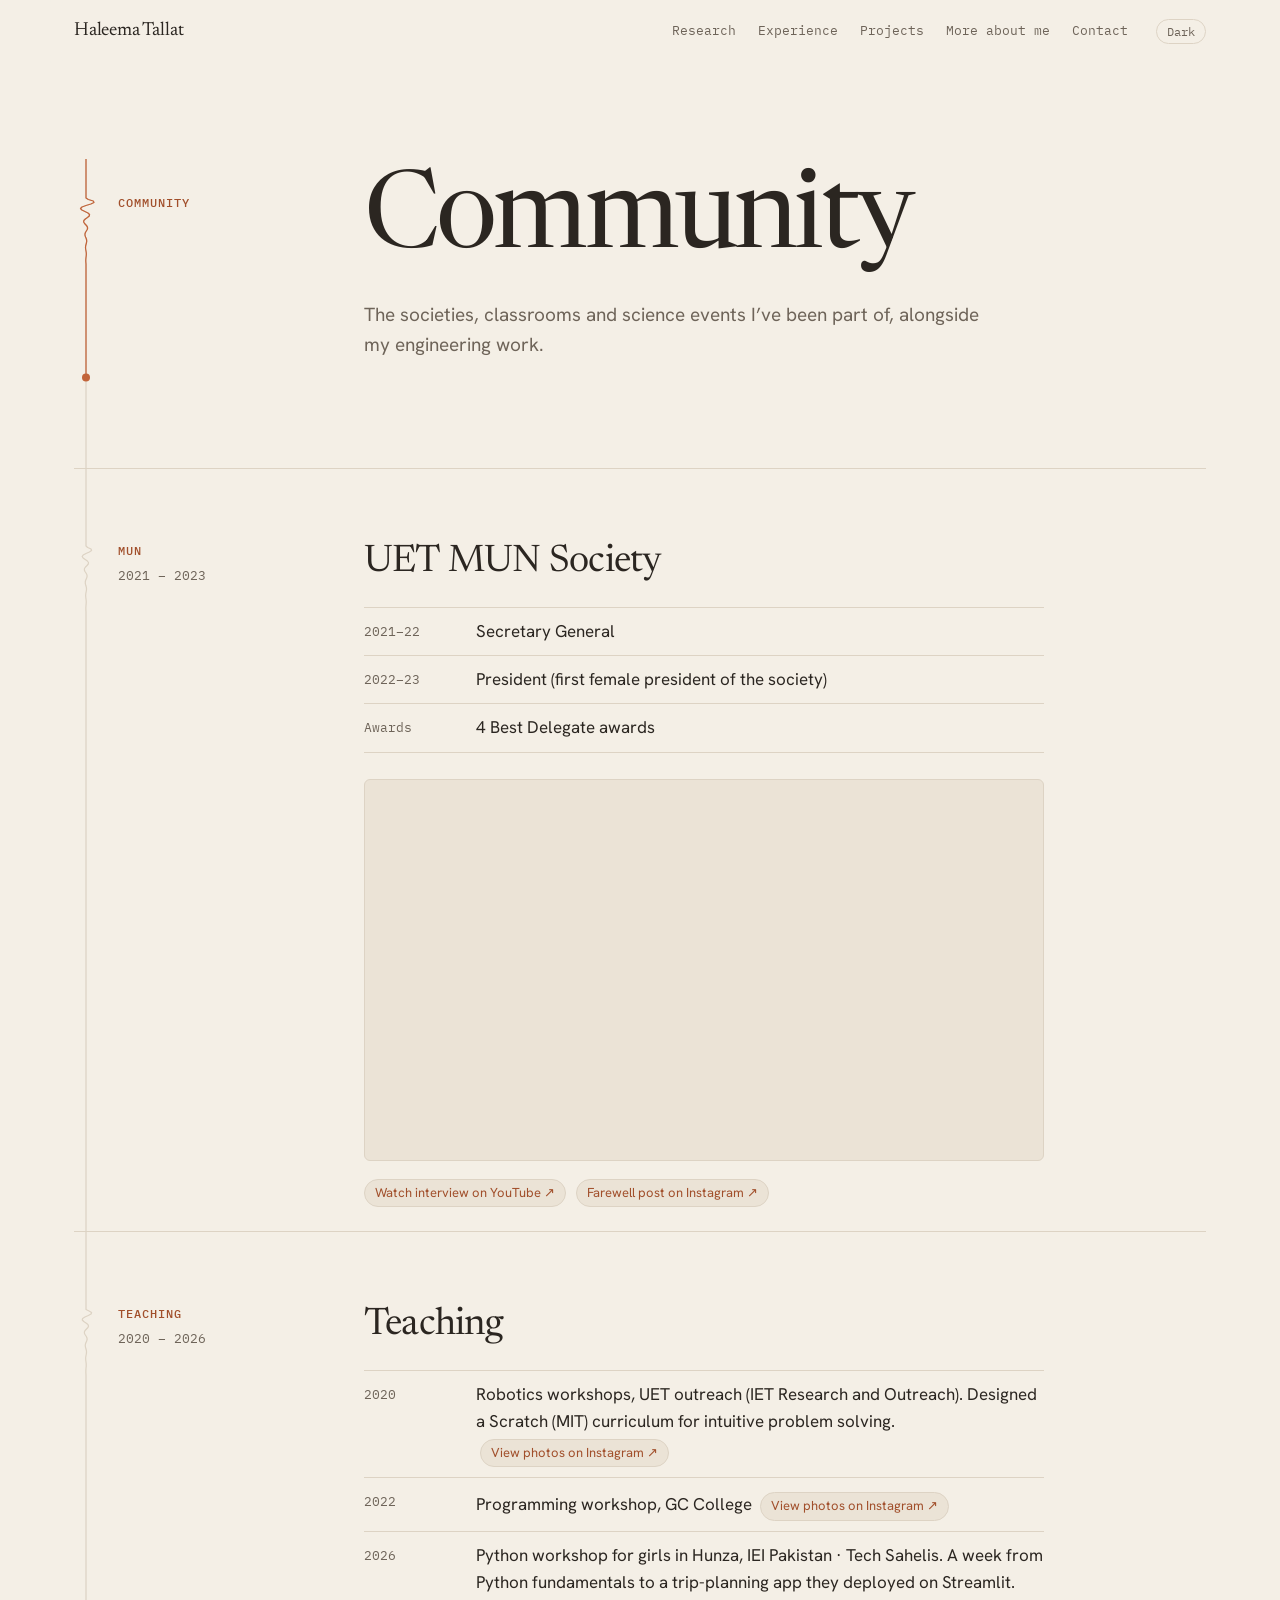
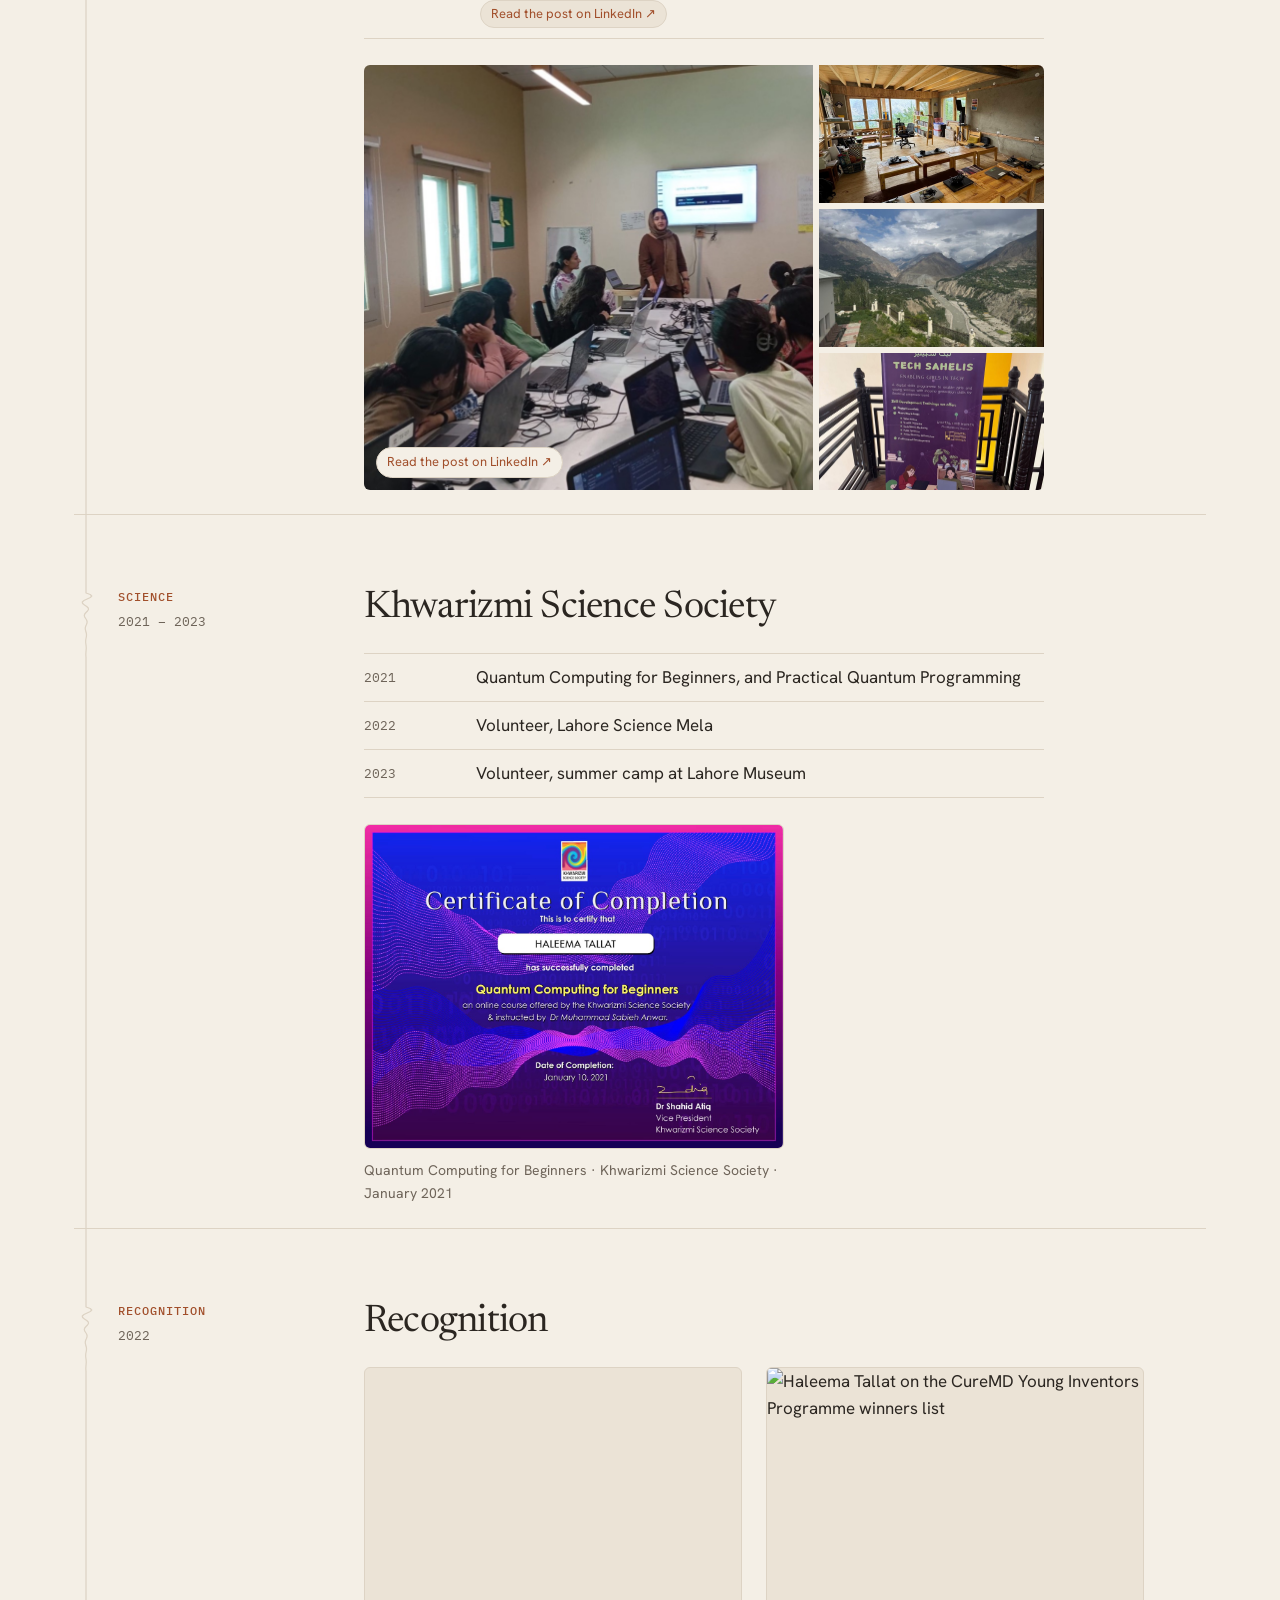
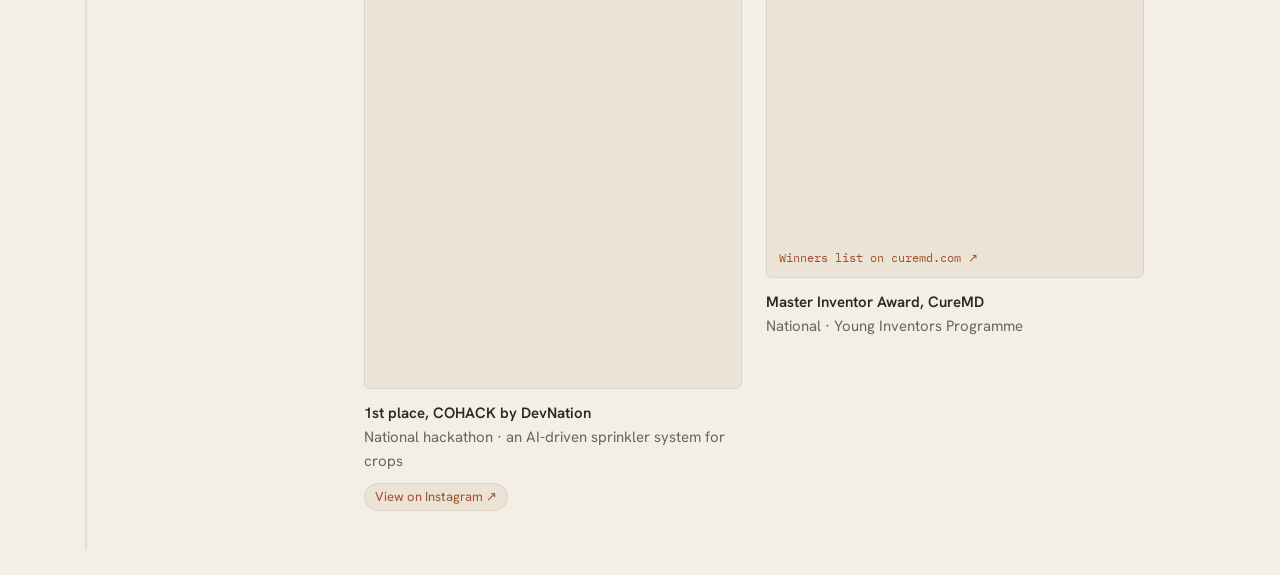
==== commit 14bc8cd1: "Add KSS quantum course certificate" ====
--- a/community.html
+++ b/community.html
@@ -94,6 +94,10 @@
           <div><dt>2022</dt><dd>Volunteer, Lahore Science Mela</dd></div>
           <div><dt>2023</dt><dd>Volunteer, summer camp at Lahore Museum</dd></div>
         </dl>
+        <figure class="cert">
+          <img src="images/community/kss-quantum-certificate.jpg" alt="Certificate of completion, Quantum Computing for Beginners, Khwarizmi Science Society, January 10, 2021" loading="lazy">
+          <figcaption>Quantum Computing for Beginners · Khwarizmi Science Society · January 2021</figcaption>
+        </figure>
       </div>
     </div>
   </section>
--- a/styles.css
+++ b/styles.css
@@ -398,3 +398,7 @@
 .gallery-cta { position: absolute; left: 12px; bottom: 12px; padding: 4px 10px; border: 1px solid var(--rule); border-radius: 999px;
   background: var(--paper); color: var(--signal-ink); font-family: var(--sans); font-size: 13px; }
 .gallery:hover .gallery-cta, .gallery:focus-visible .gallery-cta { border-color: var(--signal); color: var(--ink); }
+
+.cert { margin-top: 26px; max-width: 420px; }
+.cert img { display: block; width: 100%; border: 1px solid var(--rule); border-radius: 6px; }
+.cert figcaption { margin-top: 10px; font-family: var(--sans); font-size: 14px; color: var(--graphite); }
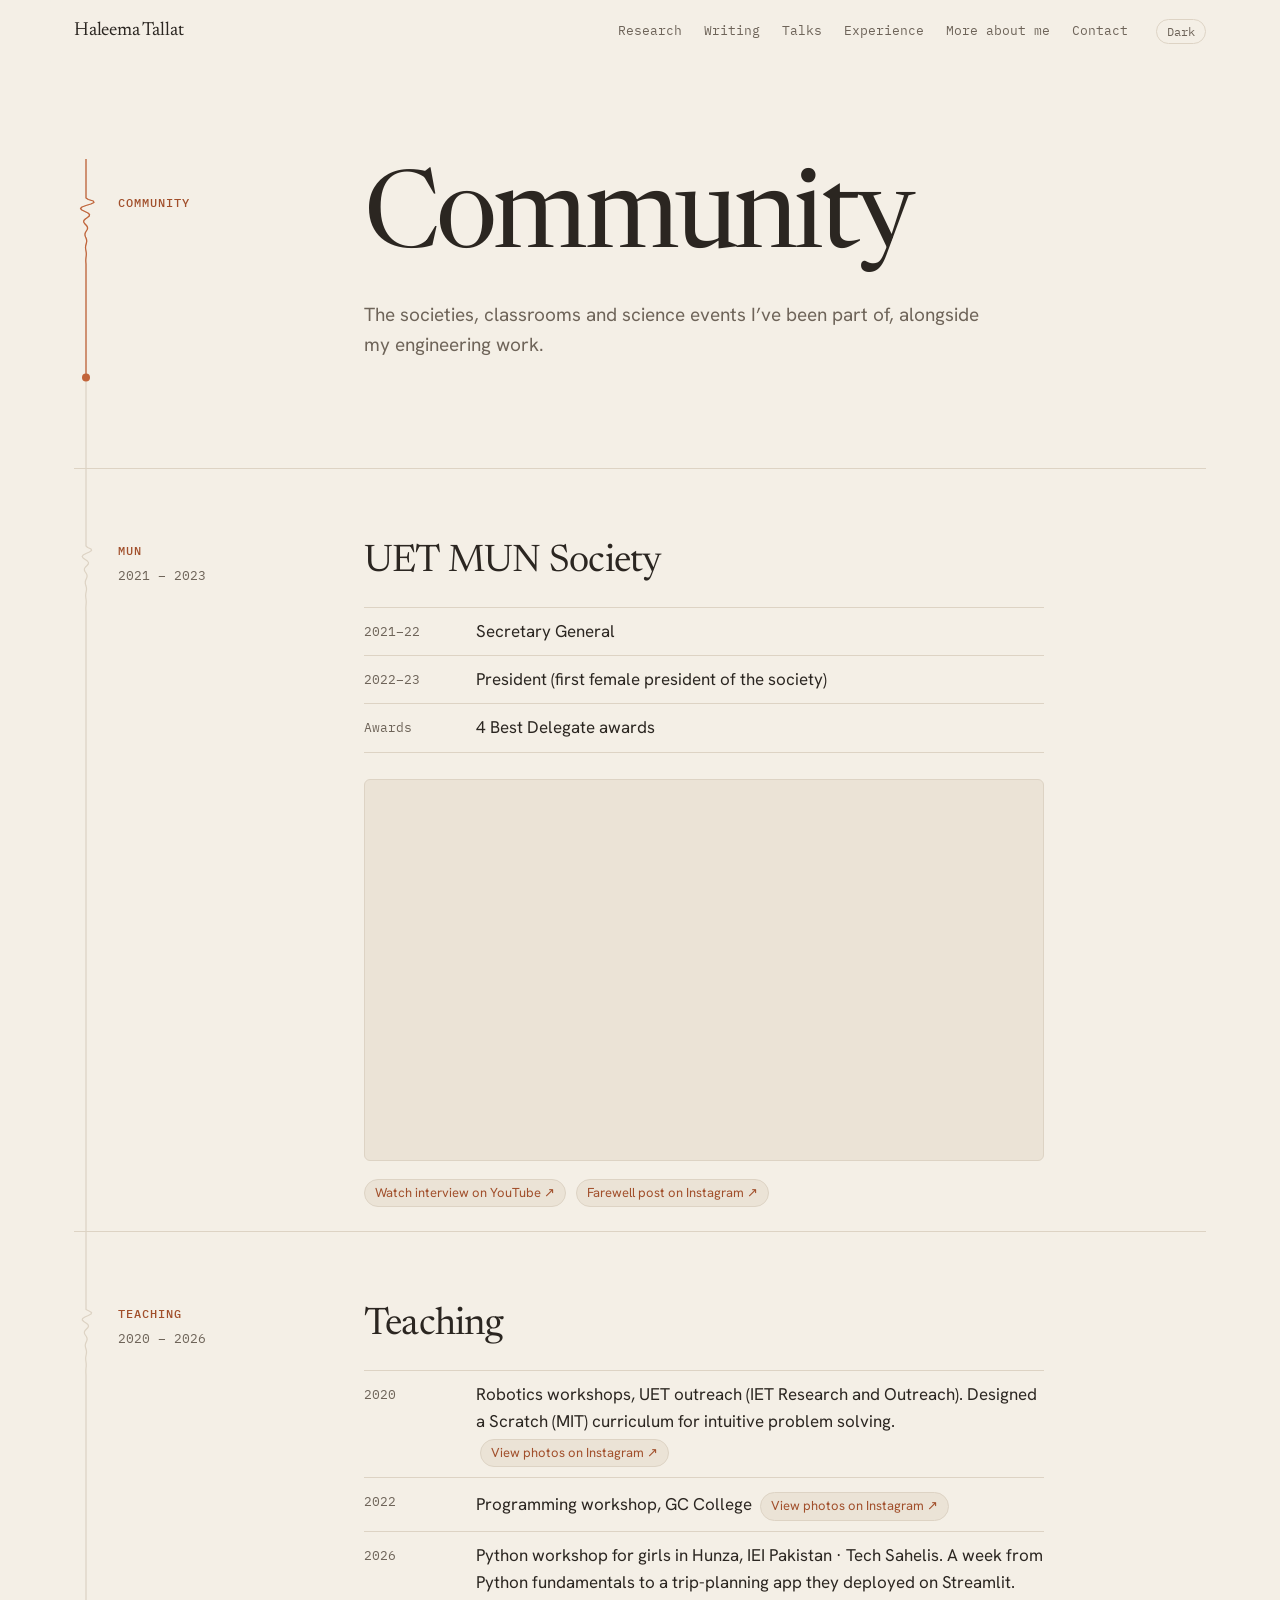
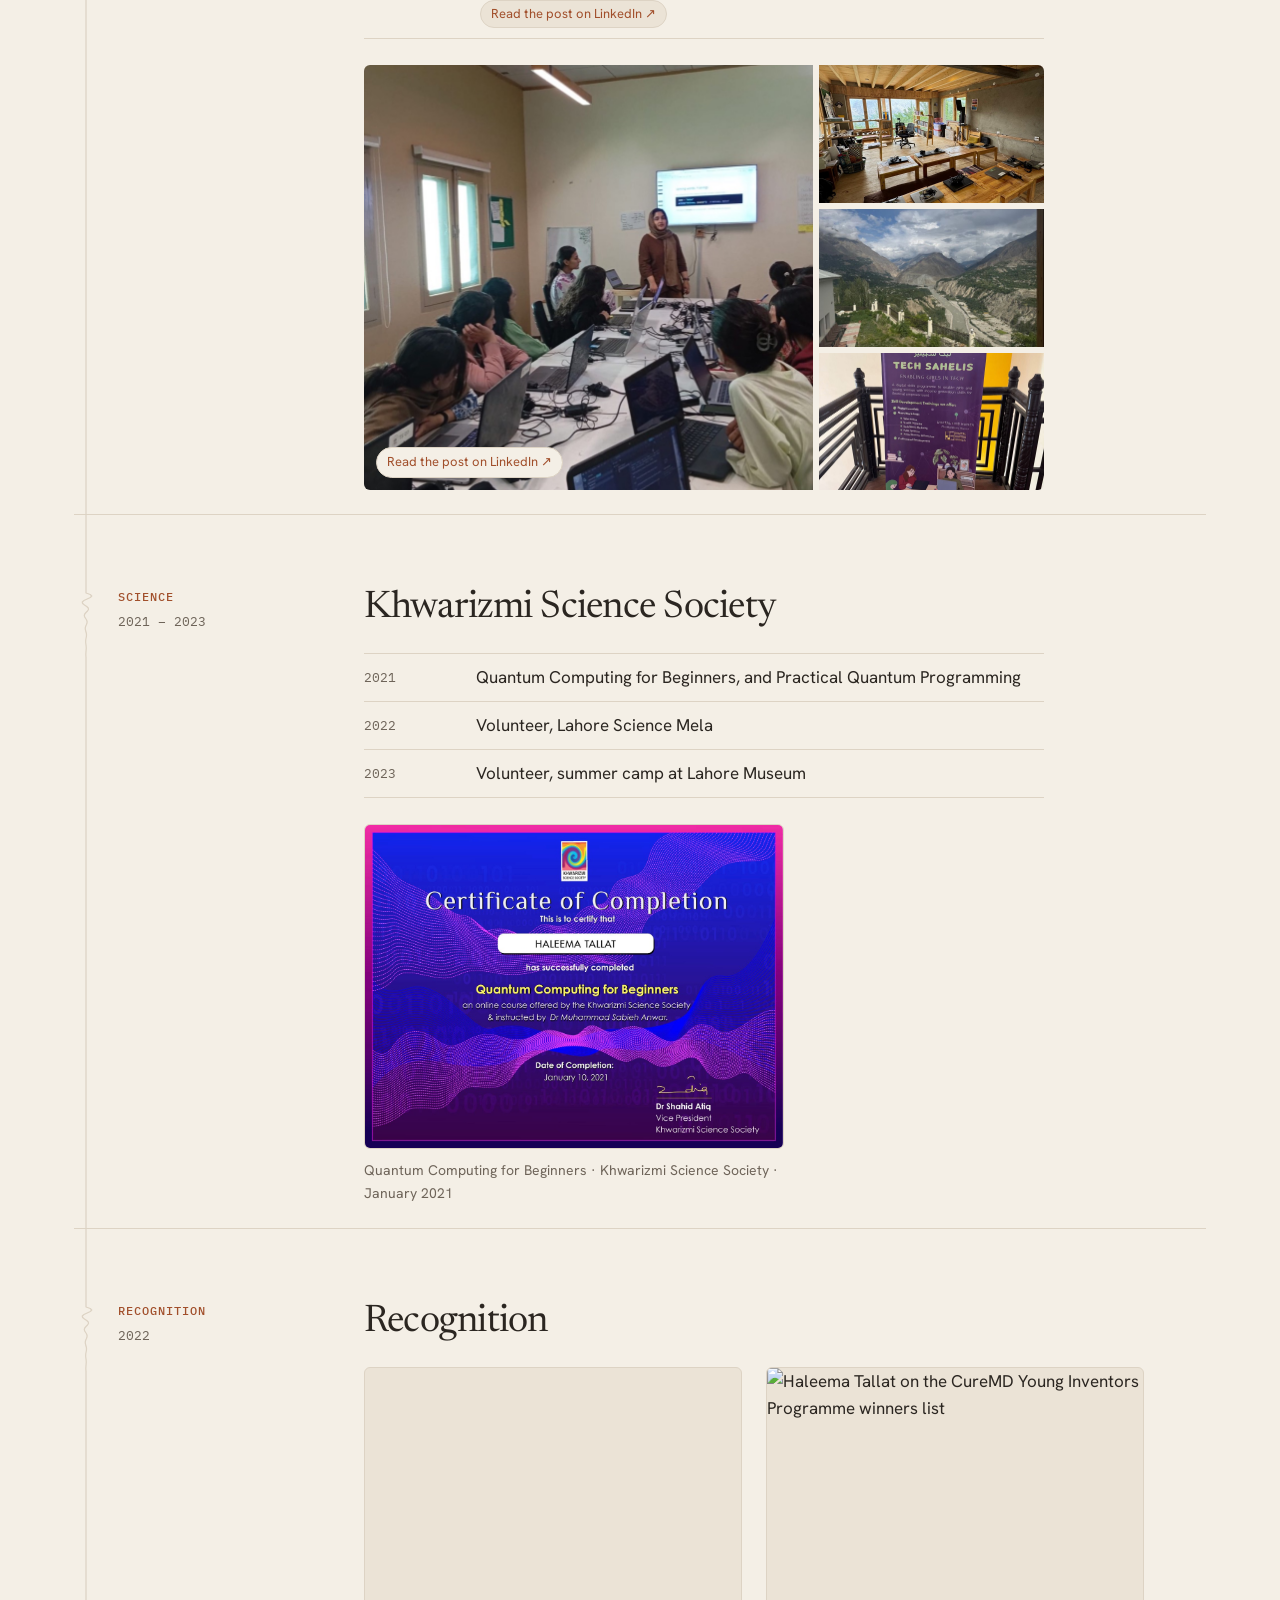
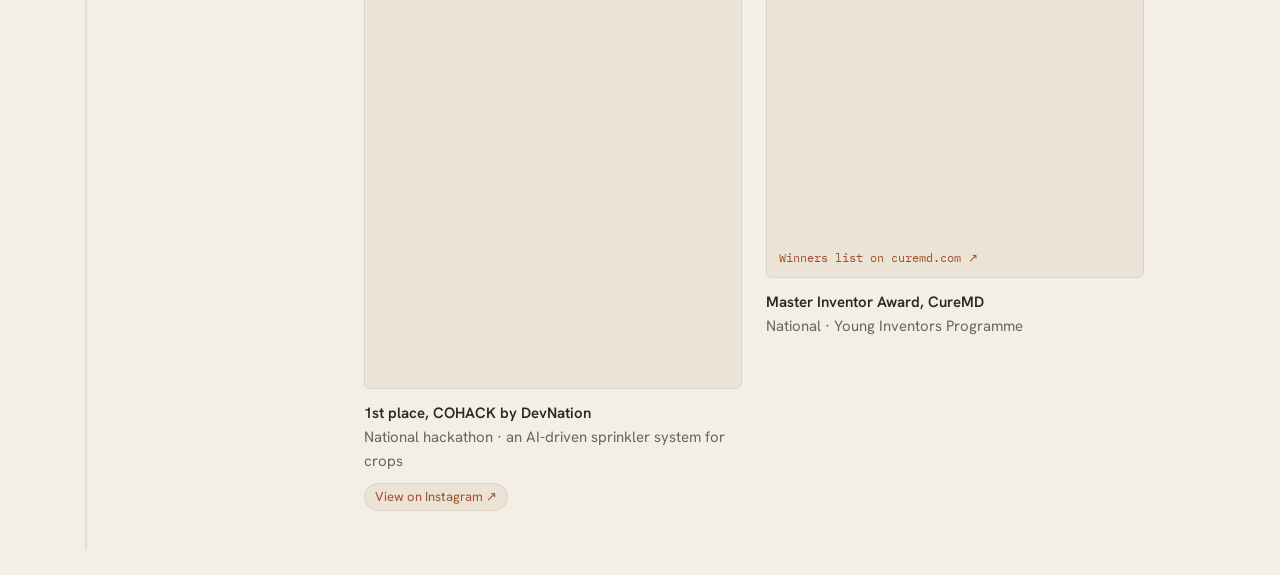
==== commit ebd03a63: "Restructure site for the Pivotal application: AI-safety research first Reorder to Research, Pilots, " ====
--- a/community.html
+++ b/community.html
@@ -21,8 +21,9 @@
   <a class="brand" href="index.html">Haleema Tallat</a>
   <nav aria-label="Sections">
     <a href="index.html#research">Research</a>
+    <a href="index.html#writing">Writing</a>
+    <a href="index.html#talks">Talks</a>
     <a href="index.html#log">Experience</a>
-    <a href="index.html#projects">Projects</a>
     <a href="community.html" aria-current="page">More about me</a>
     <a href="index.html#contact">Contact</a>
   </nav>
--- a/styles.css
+++ b/styles.css
@@ -164,7 +164,7 @@
 .gauge { margin-top: 18px; }
 .gauge-value {
   font-family: var(--serif); font-weight: 400; font-size: clamp(64px, 9vw, 104px); line-height: 1;
-  letter-spacing: -.03em; font-variant-numeric: tabular-nums lining-nums; color: var(--fault);
+  letter-spacing: -.03em; font-variant-numeric: tabular-nums lining-nums; color: var(--ink);
   transition: color .3s;
 }
 .gauge-value small { font-size: .4em; margin-left: 4px; letter-spacing: 0; }
@@ -173,7 +173,7 @@
 .scale::before { content: ""; position: absolute; left: 0; right: 0; top: 6px; height: 1px; background: var(--rule); }
 .scale-fill {
   position: absolute; left: 0; top: 3px; height: 7px; width: 46.7%;
-  background: var(--fault); border-radius: 1px; transition: width .6s cubic-bezier(.2,.7,.2,1), background .3s;
+  background: var(--graphite); border-radius: 1px; transition: width .6s cubic-bezier(.2,.7,.2,1), background .3s;
 }
 .scale span { position: absolute; top: 16px; transform: translateX(-50%); font-family: var(--mono); font-size: 11px; color: var(--graphite); }
 .scale span:first-of-type { transform: none; }
@@ -185,10 +185,10 @@
 .checks .r::before, .checks .c::before { font-family: var(--mono); margin-right: 10px; }
 .checks .r::before { content: "✕"; color: var(--fault); }
 .checks .c::before { content: "✓"; color: var(--signal-ink); }
+.checks .n::before { content: none; }
 .instrument[data-protocol="corrected"] .r { display: none; }
 .instrument[data-protocol="corrected"] .c { display: inline; }
-.instrument[data-protocol="corrected"] .gauge-value { color: var(--signal-ink); }
-.instrument[data-protocol="corrected"] .scale-fill { width: 89.7%; background: var(--signal); }
+.instrument[data-protocol="corrected"] .scale-fill { width: 89.7%; }
 .instrument figcaption { font-size: 12px; margin-top: 14px; }
 
 /* flow diagram */
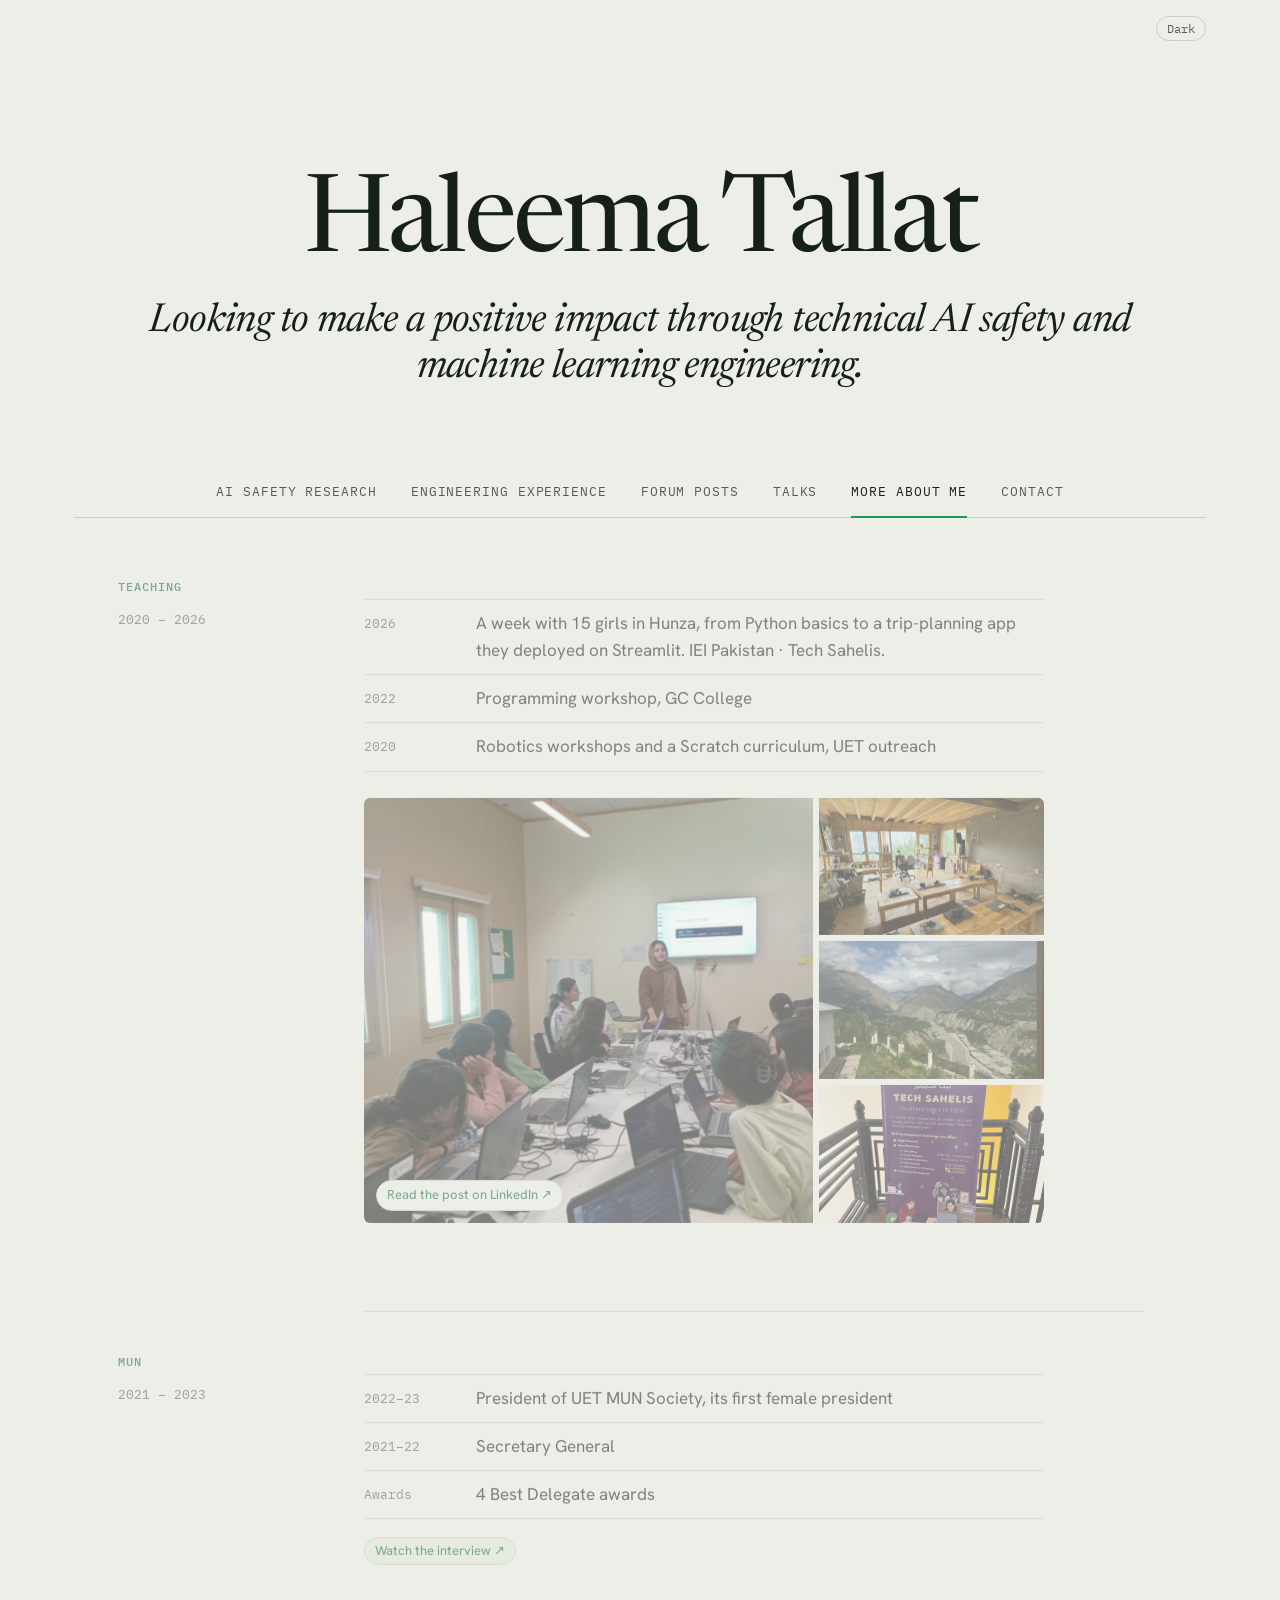
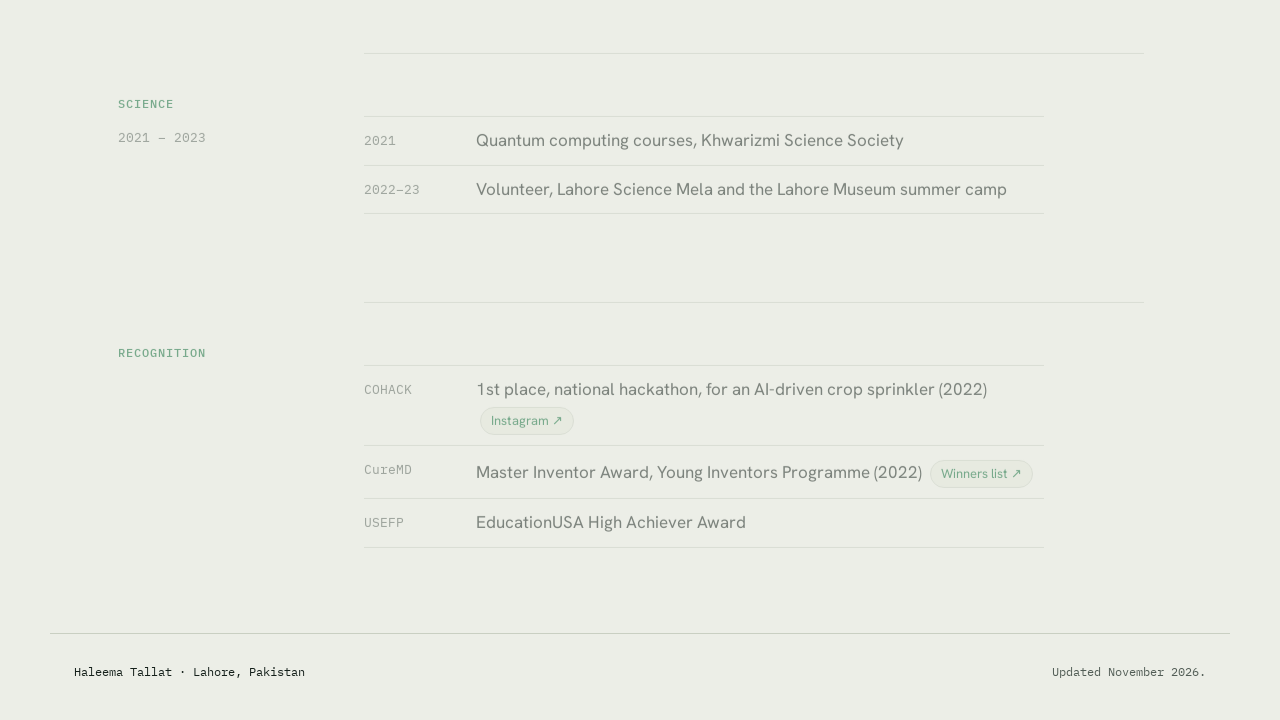
==== commit 1caba20c: "Rebuild the site as one page with tabs A short landing (name and one-line headline) with a centred t" ====
--- a/community.html
+++ b/community.html
@@ -2,132 +2,11 @@
 <html lang="en">
 <head>
 <meta charset="utf-8">
-<meta name="viewport" content="width=device-width, initial-scale=1, viewport-fit=cover">
-<title>Community — Haleema Tallat</title>
-<meta name="description" content="Haleema Tallat: Model United Nations, teaching, science communities and recognition, 2020–2026.">
-<meta name="author" content="Haleema Tallat">
-<link rel="canonical" href="https://haleematallat.github.io/community.html">
-<meta name="color-scheme" content="light dark">
-<link rel="icon" href="favicon.svg" type="image/svg+xml">
-<link rel="preload" href="fonts/newsreader-latin-opsz-normal.woff2" as="font" type="font/woff2" crossorigin>
-<link rel="preload" href="fonts/hanken-grotesk-latin-wght-normal.woff2" as="font" type="font/woff2" crossorigin>
-<link rel="stylesheet" href="styles.css">
-<script>
-  try { var t = localStorage.getItem('theme'); if (t) document.documentElement.dataset.theme = t; } catch (e) {}
-</script>
+<title>More about me — Haleema Tallat</title>
+<link rel="canonical" href="https://haleematallat.github.io/#about">
+<meta http-equiv="refresh" content="0; url=index.html#about">
 </head>
-<body class="community">
-<header class="top">
-  <a class="brand" href="index.html">Haleema Tallat</a>
-  <nav aria-label="Sections">
-    <a href="index.html#research">Research</a>
-    <a href="index.html#writing">Writing</a>
-    <a href="index.html#talks">Talks</a>
-    <a href="index.html#log">Experience</a>
-    <a href="community.html" aria-current="page">More about me</a>
-    <a href="index.html#contact">Contact</a>
-  </nav>
-  <button class="theme" type="button" aria-label="Switch colour theme"><span data-theme-label>Dark</span></button>
-</header>
-
-<main class="page" id="top">
-  <svg class="trace" aria-hidden="true" focusable="false">
-    <defs><clipPath id="trace-clip"><rect class="trace-clip" x="0" y="0" width="60" height="0"/></clipPath></defs>
-    <path class="trace-base" d=""/>
-    <path class="trace-live" d="" clip-path="url(#trace-clip)"/>
-    <circle class="trace-dot" r="4" cx="0" cy="0"/>
-  </svg>
-
-  <section class="row hero" data-mark>
-    <div class="margin"><p class="label">Community</p></div>
-    <div class="body">
-      <h1>Community</h1>
-      <p class="lede">The societies, classrooms and science events I’ve been part of, alongside my engineering work.</p>
-    </div>
-  </section>
-
-  <section class="section">
-    <div class="row group" data-mark>
-      <div class="margin"><p class="label">MUN</p><p class="date">2021 – 2023</p></div>
-      <div class="body">
-        <h2 class="section-title">UET MUN Society</h2>
-        <dl class="milestones">
-          <div><dt>2021–22</dt><dd>Secretary General</dd></div>
-          <div><dt>2022–23</dt><dd>President (first female president of the society)</dd></div>
-          <div><dt>Awards</dt><dd>4 Best Delegate awards</dd></div>
-        </dl>
-        <div class="embed embed--video">
-          <iframe src="https://www.youtube-nocookie.com/embed/sl1yOjWPb94?start=673" title="UET MUN, from 11:13" loading="lazy" allow="encrypted-media; picture-in-picture; fullscreen" referrerpolicy="strict-origin-when-cross-origin"></iframe>
-        </div>
-        <p class="chips"><a class="chip" href="https://youtu.be/sl1yOjWPb94?t=673">Watch interview on YouTube ↗</a> <a class="chip" href="https://www.instagram.com/p/CslbMXLsN03/">Farewell post on Instagram ↗</a></p>
-      </div>
-    </div>
-  </section>
-
-  <section class="section">
-    <div class="row group" data-mark>
-      <div class="margin"><p class="label">Teaching</p><p class="date">2020 – 2026</p></div>
-      <div class="body">
-        <h2 class="section-title">Teaching</h2>
-        <dl class="milestones">
-          <div><dt>2020</dt><dd>Robotics workshops, UET outreach (IET Research and Outreach). Designed a Scratch (MIT) curriculum for intuitive problem solving. <a class="chip" href="https://www.instagram.com/p/B7jGvGfnwhf/?img_index=4">View photos on Instagram ↗</a></dd></div>
-          <div><dt>2022</dt><dd>Programming workshop, GC College <a class="chip" href="https://www.instagram.com/p/CcIQsUgN2sP/?img_index=10">View photos on Instagram ↗</a></dd></div>
-          <div><dt>2026</dt><dd>Python workshop for girls in Hunza, IEI Pakistan · Tech Sahelis. A week from Python fundamentals to a trip-planning app they deployed on Streamlit. <a class="chip" href="https://lnkd.in/p/dfB5nnTq">Read the post on LinkedIn ↗</a></dd></div>
-        </dl>
-        <a class="gallery" href="https://lnkd.in/p/dfB5nnTq" aria-label="Photos from the Hunza workshop. Opens the LinkedIn post.">
-          <img class="g-main" src="images/community/hunza-teaching.jpg" alt="Teaching Python at the front of a classroom of girls at laptops" loading="lazy">
-          <img src="images/community/hunza-classroom.jpg" alt="Wooden classroom with laptops and a mountain view" loading="lazy">
-          <img src="images/community/hunza-valley.jpg" alt="The Hunza valley" loading="lazy">
-          <img src="images/community/hunza-banner.jpg" alt="Tech Sahelis banner at Digital Hub Hunza" loading="lazy">
-          <span class="gallery-cta">Read the post on LinkedIn ↗</span>
-        </a>
-      </div>
-    </div>
-  </section>
-
-  <section class="section">
-    <div class="row group" data-mark>
-      <div class="margin"><p class="label">Science</p><p class="date">2021 – 2023</p></div>
-      <div class="body">
-        <h2 class="section-title">Khwarizmi Science Society</h2>
-        <dl class="milestones">
-          <div><dt>2021</dt><dd>Quantum Computing for Beginners, and Practical Quantum Programming</dd></div>
-          <div><dt>2022</dt><dd>Volunteer, Lahore Science Mela</dd></div>
-          <div><dt>2023</dt><dd>Volunteer, summer camp at Lahore Museum</dd></div>
-        </dl>
-        <figure class="cert">
-          <img src="images/community/kss-quantum-certificate.jpg" alt="Certificate of completion, Quantum Computing for Beginners, Khwarizmi Science Society, January 10, 2021" loading="lazy">
-          <figcaption>Quantum Computing for Beginners · Khwarizmi Science Society · January 2021</figcaption>
-        </figure>
-      </div>
-    </div>
-  </section>
-
-  <section class="section">
-    <div class="row group" data-mark>
-      <div class="margin"><p class="label">Recognition</p><p class="date">2022</p></div>
-      <div class="body">
-        <h2 class="section-title">Recognition</h2>
-        <div class="pair">
-          <figure>
-            <div class="embed embed--post">
-              <iframe src="https://www.instagram.com/p/CaSAkEMIxsE/embed/captioned/" title="Instagram post: COHACK by DevNation" loading="lazy" height="620"></iframe>
-            </div>
-            <figcaption><strong>1st place, COHACK by DevNation</strong><br>National hackathon · an AI-driven sprinkler system for crops<br><a class="chip" href="https://www.instagram.com/p/CaSAkEMIxsE/">View on Instagram ↗</a></figcaption>
-          </figure>
-          <figure>
-            <a class="preview" href="https://www.curemd.com/yip-winners-2022.asp">
-              <img src="https://www.curemd.com/cmd/cmd-assets/images/yip-winners/master-inventor/haleema-tallat.jpg" alt="Haleema Tallat on the CureMD Young Inventors Programme winners list" loading="lazy">
-              <span class="preview-src">Winners list on curemd.com ↗</span>
-            </a>
-            <figcaption><strong>Master Inventor Award, CureMD</strong><br>National · Young Inventors Programme</figcaption>
-          </figure>
-        </div>
-      </div>
-    </div>
-  </section>
-</main>
-
-<script src="main.js" defer></script>
+<body>
+<p>This page has moved to <a href="index.html#about">More about me</a>.</p>
 </body>
 </html>
